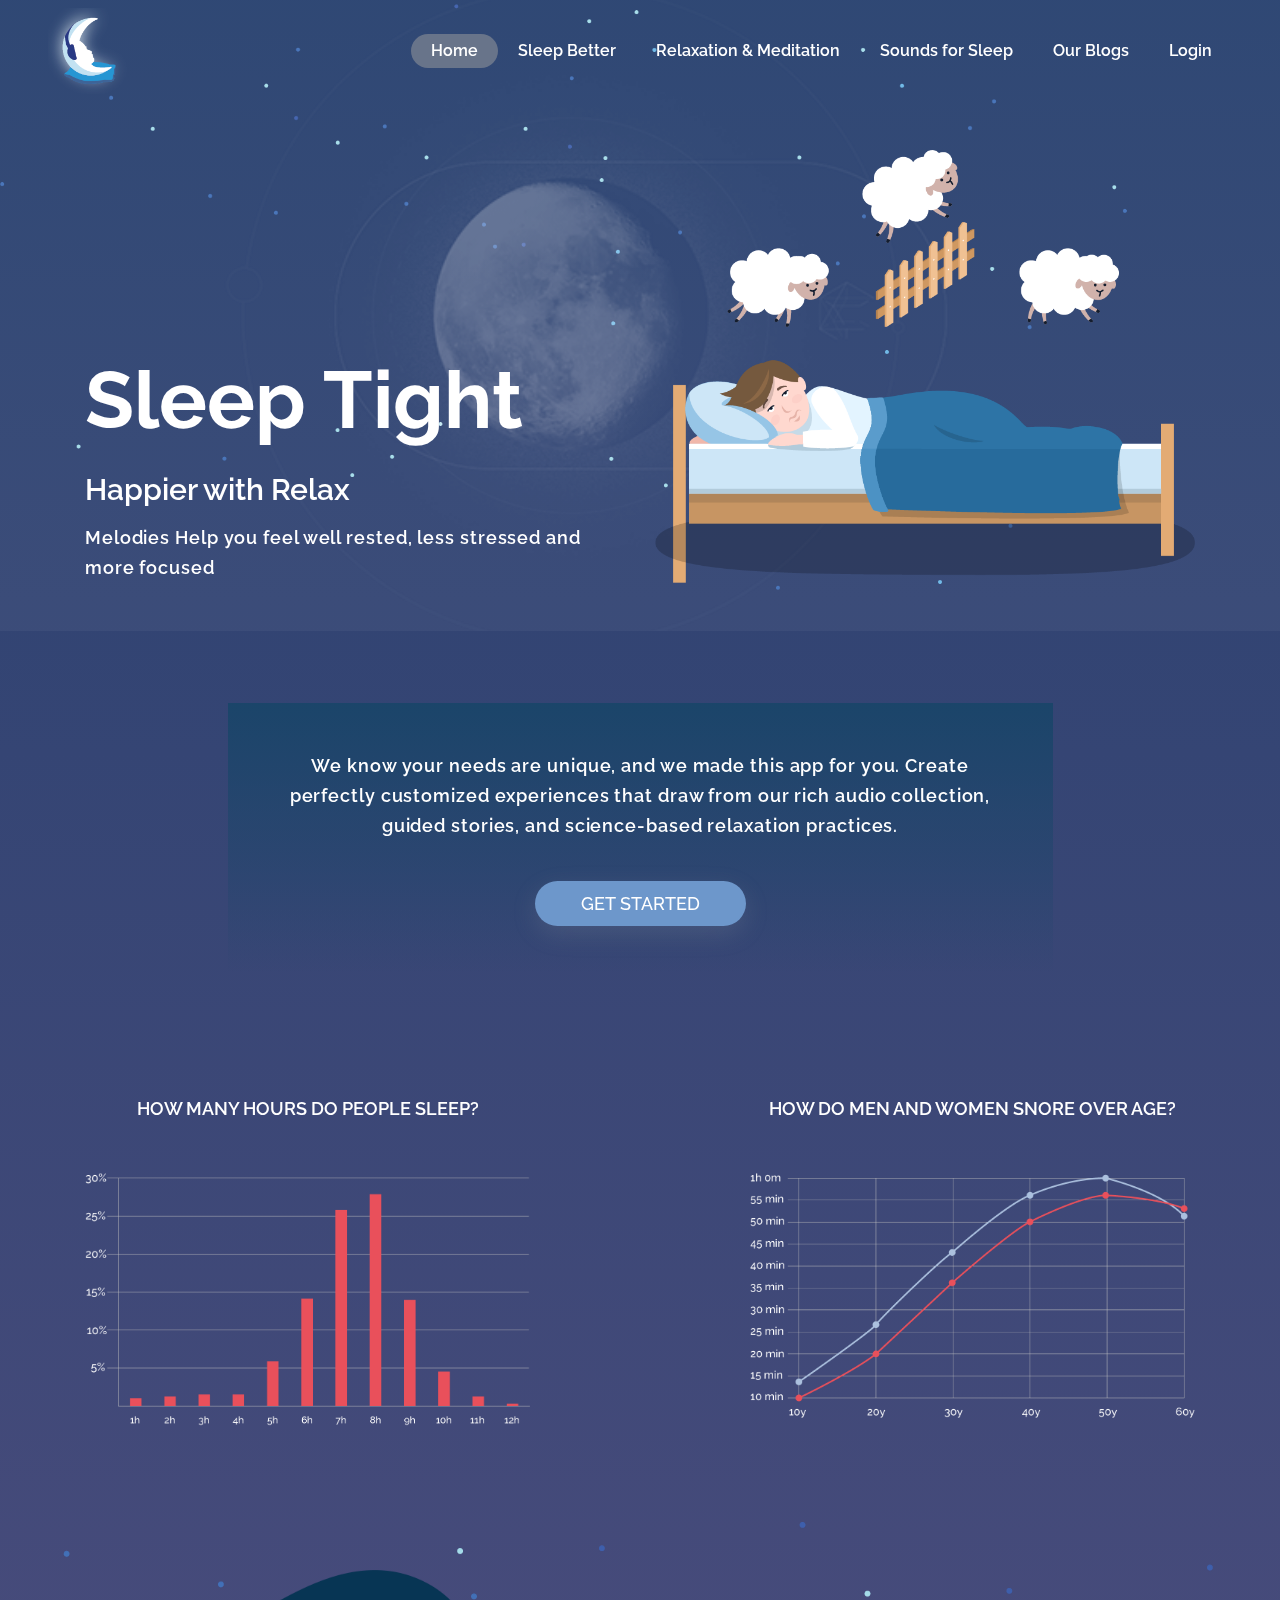
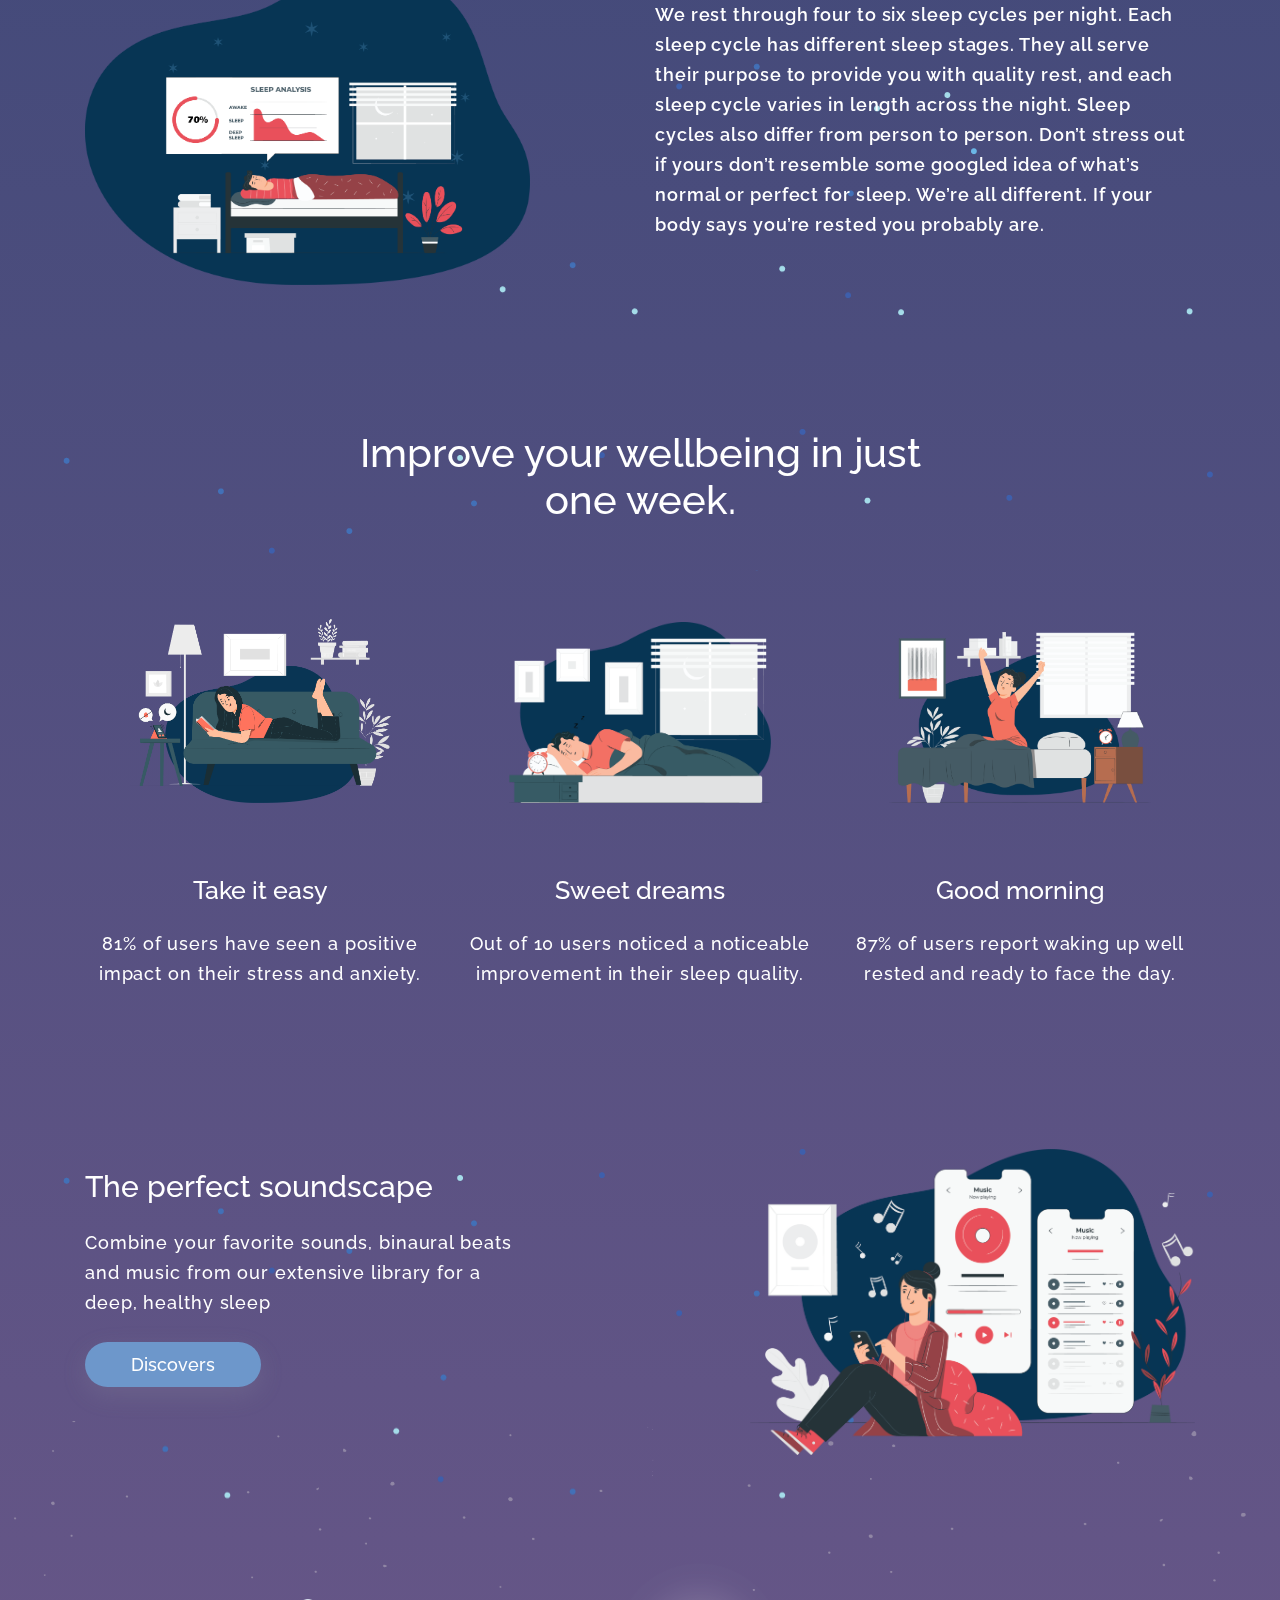
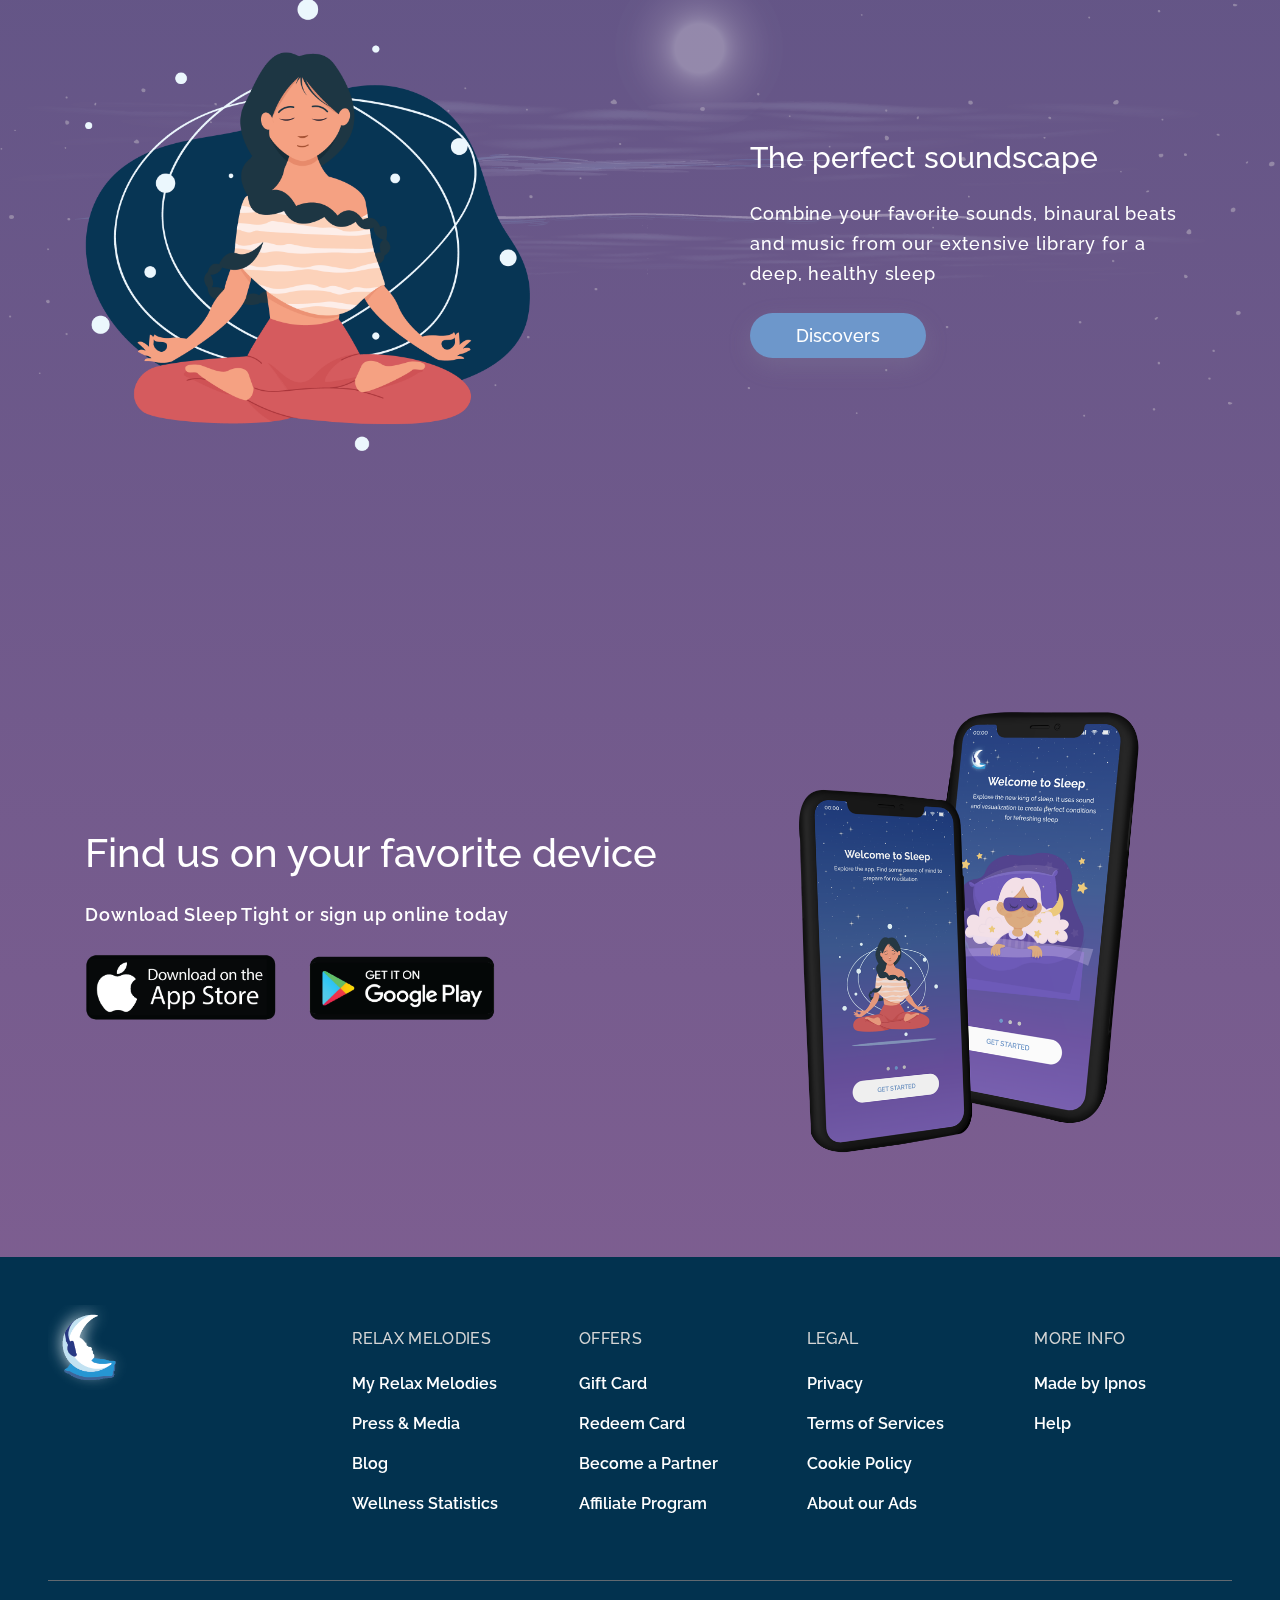
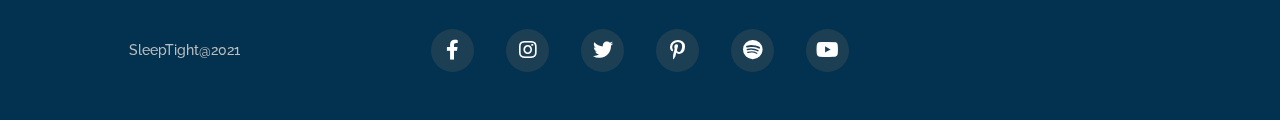
==== index.html @ aa703730 "update" ====
<!DOCTYPE html>
<html lang="en">

<head>
    <meta charset="UTF-8">
    <meta http-equiv="X-UA-Compatible" content="IE=edge">
    <meta name="viewport" content="width=device-width, initial-scale=1.0">
    <title>Sleep Tight</title>
    <!-- BOOSTRAP CSS -->
    <link rel="stylesheet" href="https://cdnjs.cloudflare.com/ajax/libs/font-awesome/5.15.0/css/all.min.css">
    <link rel="stylesheet" href="./css/bootstrap.min.css">
    <link rel="stylesheet" href="./css/style.css">
    <link rel="stylesheet" href="./css/responsive.css">
</head>

<body>

    <section class="bg-gradient-page">
        <!-- START HEADER -->
        <header class="pb-5 home">
            <div class="header-nav  py-2">
                <div class="container-fluid px-3 px-md-5">
                    <div class="row align-items-start align-items-xl-center justify-content-between">
                        <div class="col-2">
                            <a href="index.html">
                                <img src="./images/logo-header.png" width="80px" class="header-logo" alt="">
                            </a>
                        </div>
                        <div class="col-lg-12 col-xl-10  mt-lg-0 ">
                            <nav class="navbar position-relative navbar-expand-xl justify-content-end px-0">
                                <button class="navbar-toggler bg-white py-2 " type="button" data-toggle="collapse" data-target="#navbarNav" aria-controls="navbarNav" aria-expanded="false" aria-label="Toggle navigation">
                              <i class="fas fa-bars font-30px"></i>
                            </button>
                                <div class="collapse navbar-collapse justify-content-end" id="navbarNav">
                                    <ul class="navbar-nav">
                                        <li class="nav-item px-1 active">
                                            <a class="nav-link font-600 mx-2 font-16px" href="index.html">Home <span class="sr-only">(current)</span></a>
                                        </li>
                                        <li class="nav-item px-1">
                                            <a class="nav-link font-600 mx-2 font-16px" href="sleep-better.html">Sleep Better</a>
                                        </li>
                                        <li class="nav-item px-1">
                                            <a class="nav-link font-600 mx-2 font-16px" href="relaxation-meditation.html">Relaxation & Meditation</a>
                                        </li>
                                        <li class="nav-item px-1">
                                            <a class="nav-link font-600 mx-2 font-16px" href="sleep-sounds.html">Sounds for Sleep</a>
                                        </li>
                                        <li class="nav-item px-1">
                                            <a class="nav-link font-600 mx-2 font-16px" href="blog.html">Our Blogs</a>
                                        </li>
                                        <li class="nav-item px-1">
                                            <a class="nav-link font-600 mx-2 font-16px" href="login.html">Login</a>
                                        </li>
                                    </ul>
                                </div>
                            </nav>
                        </div>
                    </div>
                </div>
            </div>
            <div class="header-content container">
                <div class="row align-items-end text-white">
                    <div class="col-sm-12 col-md-12 col-lg-6 ">
                        <h1 class="font-700 font-80px">Sleep Tight</h1>
                        <h3 class="font-600 font-30px mt-4 mb-3">Happier with Relax</h3>
                        <p class="mb-0">
                            Melodies Help you feel well rested, <br class="d-none b-lg-block"> less stressed and more focused
                        </p>
                    </div>
                    <div class="col-sm-12 col-md-12 col-lg-6 mt-5">
                        <img src="./images/sleep.png" alt="" class="img-fluid">
                    </div>
                </div>
            </div>
        </header>
        <!-- END HEADER -->
        <!-- ============================ -->
        <!-- START GET STARTED -->
        <section class="started py-4 my-5">
            <div class="container">
                <div class="row justify-content-center">
                    <div class="col-lg-9">
                        <div class="stated-box text-center px-3 py-5 px-lg-5  bg-gradient-started">
                            <p class="text-white">
                                We know your needs are unique, and we made this app for you. Create perfectly customized experiences that draw from our rich audio collection, guided stories, and science-based relaxation practices.
                            </p>
                            <a href="#" class="btn btn-page mt-4 font-600 ">GET STARTED</a>
                        </div>
                    </div>
                </div>
            </div>
        </section>
        <!-- END GET STARTED -->
        <!-- ============================ -->
        <!-- START CHART -->
        <section class="chart py-5 my-5">
            <div class="container">
                <div class="row justify-content-between">
                    <div class="col-md-12 col-lg-5">
                        <h2 class="text-center mb-5 text-white font-600 font-18px ">
                            HOW MANY HOURS DO PEOPLE SLEEP?
                        </h2>
                        <img src="./images/bieudocot.png" alt="" class="img-fluid">
                    </div>
                    <div class="col-md-12 col-lg-5 mt-5 mt-lg-0">
                        <h2 class="text-center mb-5 text-white font-600 font-18px">
                            HOW DO MEN AND WOMEN SNORE OVER AGE?
                        </h2>
                        <img src="./images/bieudoduong.png" alt="" class="img-fluid">
                    </div>
                </div>
            </div>
        </section>
        <!-- END CHART -->
        <!-- ============================ -->
        <!-- START SLEEP ANALYSIS -->
        <section class="sleep-analysis bg-start py-5 my-5 ">
            <div class="container">
                <div class="row justify-content-between align-items-center">
                    <div class="col-md-12 col-lg-5">
                        <img src="./images/sleep analysis.png" class="img-fluid">
                    </div>
                    <div class="col-md-12 col-lg-6 mt-5 mt-lg-0">
                        <p class="text-white">
                            We rest through four to six sleep cycles per night. Each sleep cycle has different sleep stages. They all serve their purpose to provide you with quality rest, and each sleep cycle varies in length across the night. Sleep cycles also differ from person
                            to person. Don’t stress out if yours don’t resemble some googled idea of what’s normal or perfect for sleep. We’re all different. If your body says you’re rested you probably are.
                        </p>
                    </div>
                </div>
            </div>
        </section>
        <!-- END SLEEP ANALYSIS -->
        <!-- ============================ -->
        <!-- START IMPROVE WELLBEING -->
        <section class="improve-well py-5 my-5">
            <h1 class="text-center text-white font-40px bg-start pb-5">Improve your wellbeing in just <br class="d-none d-md-block"> one week.</h1>
            <div class="container">
                <div class="row mt-5 align-items-end">
                    <div class="col-sm-12 col-md-12 col-lg-4 mb-5 text-center">
                        <img src="./images/improve1.png" width="75%" height="auto" class="mb-5">
                        <div class="content text-white font-500 pt-4">
                            <h3 class="font-25px mb-4">Take it easy</h3>
                            <p>81% of users have seen a positive impact on their stress and anxiety.</p>
                        </div>
                    </div>
                    <div class="col-sm-12 col-md-12 col-lg-4 mb-5 text-center">
                        <img src="./images/improve2.png" width="75%" height="auto" class="mb-5">
                        <div class="content text-white font-500 pt-4">
                            <h3 class="font-25px mb-4">Sweet dreams</h3>
                            <p>
                                Out of 10 users noticed a noticeable improvement in their sleep quality.
                            </p>
                        </div>
                    </div>
                    <div class="col-sm-12 col-md-12 col-lg-4 mb-5 text-center">
                        <img src="./images/improve3.png" width="75%" height="auto" class="mb-5">
                        <div class="content text-white font-500 pt-4">
                            <h3 class="font-25px mb-4">Good morning</h3>
                            <p>
                                87% of users report waking up well rested and ready to face the day.
                            </p>
                        </div>
                    </div>
                </div>
            </div>
        </section>
        <!-- END IMPROVE WELLBEING -->
        <!-- ============================ -->
        <!-- START SOUNDSCAPE -->
        <section class="soundscape pb-5 bg-start">
            <div class="container">
                <div class="row align-items-center justify-content-between">
                    <div class="col-md-12 col-lg-5 text-white mb-5">
                        <h4 class="font-30px">The perfect soundscape</h4>
                        <p class="my-4 font-500">
                            Combine your favorite sounds, binaural beats and music from our extensive library for a deep, healthy sleep
                        </p>
                        <a href="#device" class="btn btn-page">Discovers</a>
                    </div>
                    <div class="col-md-12 col-lg-5">
                        <img src="./images/music.png" alt="" class="img-fluid">
                    </div>
                </div>
            </div>
        </section>
        <!-- END SOUNDSCAPE -->
        <!-- ============================ -->
        <!-- START SEA -->
        <section class="sea position-relative mt-5 py-5">
            <div class="container">
                <div class="row align-items-center justify-content-between">
                    <div class="col-md-12 col-lg-5 mb-5">
                        <img src="./images/thien.png" alt="" class="img-fluid">
                    </div>
                    <div class="col-md-12 col-lg-5 text-white">
                        <h4 class="font-30px">The perfect soundscape</h4>
                        <p class="my-4 font-500">
                            Combine your favorite sounds, binaural beats and music from our extensive library for a deep, healthy sleep
                        </p>
                        <a href="#device" class="btn btn-page">Discovers</a>
                    </div>
                </div>
            </div>
        </section>
        <!-- END SEA -->
        <!-- ============================ -->
        <!-- START DEVICE -->
        <section class="device mt-5 py-5" id="device">
            <div class="container">
                <div class="row align-items-center">
                    <div class="col-md-12 col-lg-7 text-white">
                        <h1 class="font-40px">Find us on your favorite device</h1>
                        <p class="my-4">Download Sleep Tight or sign up online today</p>
                        <div class="row">
                            <a href="#" class="col-6 col-sm-4">
                                <img src="./images/appstore.png" width="100%" class="img-fluid" alt="">
                            </a>
                            <a href="#" class="col-6 col-sm-4">
                                <img src="./images/ch.png" width="100%" class="img-fluid" alt="">
                            </a>
                        </div>
                    </div>
                    <div class="col-md-12 col-lg-5 my-5">
                        <img src="./images/app-home.png" class="img-fluid" alt="">
                    </div>
                </div>
            </div>
        </section>
        <!-- END DEVICE -->
        <!-- ============================ -->
    </section>


    <!-- START FOOTER -->
    <footer class="pt-5 bg-footer">
        <div class="container-fluid px-3 px-md-5">
            <!-- footer list -->
            <div class="row">
                <div class="col-sm-3">
                    <img src="./images/logo-header.png" width="80px" alt="" class="logo-footer">
                </div>
                <div class="col-sm-9 mt-4">
                    <div class="row">
                        <div class="col-12 col-sm-6 col-md-6 col-lg-3 mb-5 mb-lg-0">
                            <ul class="list-unstyled text-white">
                                <h3 class="font-16px mb-4">RELAX MELODIES</h3>
                                <li class="my-3">
                                    <a href="#"> My Relax Melodies </a>
                                </li>
                                <li class="my-3">
                                    <a href="#"> Press & Media </a>
                                </li>
                                <li class="my-3">
                                    <a href="#"> Blog </a>
                                </li>
                                <li class="my-3">
                                    <a href="#"> Wellness Statistics </a>
                                </li>
                            </ul>
                        </div>
                        <div class="col-12 col-sm-6 col-md-6 col-lg-3 mb-5 mb-lg-0">
                            <ul class="list-unstyled text-white">
                                <h3 class="font-16px mb-4">OFFERS </h3>
                                <li class="my-3">
                                    <a href="#"> Gift Card</a>
                                </li>
                                <li class="my-3">
                                    <a href="#"> Redeem Card</a>
                                </li>
                                <li class="my-3">
                                    <a href="#">Become a Partner </a>
                                </li>
                                <li class="my-3">
                                    <a href="#">Affiliate Program </a>
                                </li>
                            </ul>
                        </div>
                        <div class="col-12 col-sm-6 col-md-6 col-lg-3  mb-5 mb-lg-0">
                            <ul class="list-unstyled text-white">
                                <h3 class="font-16px mb-4">LEGAL </h3>
                                <li class="my-3">
                                    <a href="#"> Privacy</a>
                                </li>
                                <li class="my-3">
                                    <a href="#"> Terms of Services </a>
                                </li>
                                <li class="my-3">
                                    <a href="#"> Cookie Policy </a>
                                </li>
                                <li class="my-3">
                                    <a href="#"> About our Ads </a>
                                </li>
                            </ul>
                        </div>
                        <div class="col-12 col-sm-6 col-md-6 col-lg-3">
                            <ul class="list-unstyled text-white">
                                <h3 class="font-16px mb-4">MORE INFO</h3>
                                <li class="my-3">
                                    <a href="#"> Made by Ipnos </a>
                                </li>
                                <li class="my-3">
                                    <a href="#"> Help </a>
                                </li>
                            </ul>
                        </div>
                    </div>
                </div>
            </div>
            <!-- copy right -->
            <hr class="bg-secondary my-5">
            <div class="copy-right pb-5">
                <div class="row align-items-center">
                    <div class="col-md-12 col-lg-3 text-center ">
                        <h6 class="font-14px mb-0">SleepTight@2021</h6>
                    </div>
                    <div class="col-md-12 col-lg-6 mt-4 mt-lg-0">
                        <div class="icon-social d-flex justify-content-between justify-content-lg-center">
                            <a href="#" class="mr-2 mx-md-3"><i class="fab fa-facebook-f "></i></a>
                            <a href="#" class="mx-2 mx-md-3"><i class="fab fa-instagram "></i></a>
                            <a href="#" class="mx-2 mx-md-3"><i class="fab fa-twitter "></i></a>
                            <a href="#" class="mx-2 mx-md-3"><i class="fab fa-pinterest-p "></i></a>
                            <a href="#" class="mx-2 mx-md-3"><i class="fab fa-spotify "></i></a>
                            <a href="#" class="ml-2 mx-md-3"><i class="fab fa-youtube "></i></a>
                        </div>
                    </div>
                </div>
            </div>
        </div>
    </footer>
    <!-- END FOOTER -->


    <!-- JQUERY -->
    <script src="./js/jquery.slim.min.js "></script>
    <script src="./js/bootstrap.bundle.min.js "></script>
    <script src="./js/custom.js "></script>
</body>

</html>
---- css/style.css ----
@import url('https://fonts.googleapis.com/css2?family=Raleway:wght@400;500;600;700;800&display=swap');

/*  */

 :root {
    --bg-btn: #6D97CB;
    --bg-footer: #02324F;
    --bg-content: #E1DDC6;
    --nav-hover: #9F9F9F80;
    --bg-content: #F1F1F1;
}


/*  */

html {
    overflow-x: hidden;
    scroll-behavior: smooth;
}

a {
    color: #fff;
}

a:hover {
    color: #fff;
    text-decoration: none;
}

p {
    font-size: 18px;
    line-height: 30px;
    letter-spacing: 0.05em;
}

.bg-gradient-page {
    background: linear-gradient(180deg, rgba(17, 45, 96, 0.91) 0%, rgba(76, 34, 103, 0.73) 100%);
    background-repeat: no-repeat;
}

.bg-gradient-started {
    background: linear-gradient(180deg, rgba(25, 69, 105, 0.93) 0%, rgba(55, 31, 118, 0) 100%);
}

.bg-footer {
    background-color: var(--bg-footer);
}

.bg-content {
    background-color: var(--bg-content);
}

body {
    font-family: 'Raleway', sans-serif;
    font-weight: 600;
}

.lh-30 {
    line-height: 30px;
}

.font-400 {
    font-weight: 400;
}

.font-500 {
    font-weight: 500;
}

.font-600 {
    font-weight: 600;
}

.font-700 {
    font-weight: 700;
}

.font-800 {
    font-weight: 800;
}


/*  */

.font-14px {
    font-size: 14px;
}

.font-16px {
    font-size: 16px;
}

.font-18px {
    font-size: 18px;
    line-height: 30px;
}

.font-20px {
    font-size: 20px;
}

.font-25px {
    font-size: 25px;
}

.font-30px {
    font-size: 30px;
    line-height: 35px;
}

.font-40px {
    font-size: 40px;
    line-height: 47px;
}

.font-80px {
    font-size: 80px;
}


/*  */

.radius-30 {
    border-radius: 30px;
}

.btn-page {
    border-radius: 30px;
    background-color: var(--bg-btn);
    color: #fff;
    font-size: 18px;
    padding: 8px 45px;
    font-weight: 500;
    transition: all .6s ease;
    box-shadow: rgba(149, 157, 165, 0.2) 0px 8px 24px;
}

.btn-page:hover {
    background-color: var(--bg-content);
    color: var(--bg-btn);
}

.list-content {
    list-style: none;
}

.list-content li {
    display: flex;
    /* align-items: center; */
    font-size: 18px;
    font-weight: 500;
    line-height: 30px;
}

.list-content li:not(:last-child) {
    margin-bottom: 35px;
}

.list-content li i {
    transform: translateY(10px);
    font-size: 7px;
    margin-right: 10px;
    color: var(--bg-btn);
}


/* ---------------------- */

.bg-start {
    background-image: url(../images/start-bg.png);
}


/* HEADER */

header {
    /* background-color: #000; */
    background-image: url(../images/background.png);
    background-repeat: no-repeat;
    background-position: center;
    background-size: cover;
    position: relative;
}

header.home {
    background-image: url(../images/start-bg.png);
    background-repeat: no-repeat;
    background-position: center;
    background-size: cover;
    position: relative;
    height: auto;
}

header.home::before {
    content: "";
    position: absolute;
    width: 100%;
    height: 100%;
    top: 0;
    left: 0;
    background-image: url(../images/moon.gif);
    background-repeat: no-repeat;
    background-position: center;
    background-size: cover;
    mix-blend-mode: screen;
    opacity: .3;
}

header .header-nav.fixed {
    position: fixed;
    top: 0;
    left: 0;
    width: 100%;
    background-color: var(--bg-footer);
    z-index: 100;
}

header .navbar .collapse ul li.active {
    background-color: var(--nav-hover);
    border-radius: 30px;
    transition: all .3s ease;
}

header .navbar .collapse ul li a {
    padding: 0.3rem 1rem;
}

header .navbar .navbar-toggler {
    position: absolute;
    top: -65px;
    right: 0;
}

header .navbar .navbar-toggler i {
    color: var(--bg-footer);
}


/* END HEADER */


/* HOME PAGE */

.sea::before {
    content: " ";
    position: absolute;
    top: -130px;
    left: 0;
    width: 100%;
    height: 100%;
    background: url(../images/seaa.png);
    background-repeat: no-repeat;
    background-position: bottom;
    background-size: cover;
    mix-blend-mode: screen;
    opacity: .3;
}


/* END HOME PAGE */


/* RELAXED & MEDITATION */

.meditate-tip img {
    mix-blend-mode: multiply;
}


/* END RELAXED MEDITATION */


/* START FOOTER */

footer ul h3 {
    letter-spacing: 0.02em;
    color: #D5D5D5;
}

footer .copy-right h6 {
    color: #BEBEBE;
}

footer .copy-right .icon-social a {
    display: inline-block;
    width: 43px;
    height: 43px;
    line-height: 43px;
    text-align: center;
    border-radius: 50%;
    font-size: 20px;
    background-color: #6161614A;
    transition: all .5s ease;
}

footer .copy-right .icon-social a:hover {
    color: var(--bg-footer);
    background-color: #fff;
}


/* END FOOTER */


/* SHARE SIDEBAR  */

.share a.social-item:hover,
.share .share-more a:hover {
    background-color: var(--bg-footer);
    color: #fff;
}

.share a.social-item {
    display: inline-block;
    color: var(--bg-footer);
    background-color: #fff;
    border: 1px solid var(--bg-footer);
    width: 40px;
    height: 40px;
    line-height: 40px;
    border-radius: 50%;
    text-align: center;
    font-size: 20px;
    margin-bottom: 20px;
    transition: all .5s ease;
}

.share .share-more {
    border: 1px solid var(--bg-footer);
    border-radius: 150px;
    width: 40px;
    display: none;
}

.share .share-more a {
    display: inline-block;
    width: 100%;
    height: 40px;
    line-height: 40px;
    text-align: center;
    border-bottom: 1px solid var(--bg-footer);
    color: var(--bg-footer);
    background-color: #fff;
}

.share .share-more a:last-child {
    border: none;
    border-bottom-left-radius: 150px;
    border-bottom-right-radius: 150px;
}

.share .share-more a:first-child {
    border-top-left-radius: 150px;
    border-top-right-radius: 150px;
}


/* END SHARE SIDEBAR */


/* START BLOG */


/* header.blog {
height: 100vh;
} */

header.blog .header-content .icon-start i {
    color: #FFD203;
    font-size: 35px;
}

.bg-blog-moon {
    position: absolute;
    top: -150px;
    left: 0;
    width: 100%;
    height: 500px;
    background-image: url(../images/seaa.png);
    background-size: cover;
    background-repeat: no-repeat;
    background-position: center;
    mix-blend-mode: screen;
    opacity: .8;
    z-index: 1;
}

.blog-comment .container {
    z-index: 2;
    position: relative;
}

.blog-comment .item-cmt {
    background: linear-gradient(180deg, rgba(57, 86, 140, 0.47) 0%, rgba(100, 78, 114, 0.24) 100%);
}

.blog-comment .icon-start i {
    color: #FFD203;
    font-size: 18px;
}

.blog-comment .item-cmt p {
    margin-left: 85px;
}

.blog-contact .item p a {
    color: var(--bg-btn);
}


/* END BLOG */


/* START LOGIN */

.login {
    height: auto;
}

.login::before {
    content: "";
    position: absolute;
    top: 0;
    left: 0;
    width: 100%;
    height: 100%;
    background-image: url(../images/bg-login.png);
    background-repeat: no-repeat;
    /* background-size: cover; */
    background-position: center;
}

.login .login-form {
    background: linear-gradient(180deg, rgba(17, 45, 96, 0.88) 0%, rgba(17, 45, 96, 0.58) 100%);
}

.login .login-form .wellcome h4 {
    color: #A4A4A4;
}

.login .login-form .form-group .form-control:focus {
    box-shadow: none;
}

.login .login-form .form-group .form-control {
    background: transparent;
    color: #7B7B7B;
    font-size: 13px;
    line-height: 20px;
    font-weight: 500;
    border: none;
    border-bottom: 1px solid #7B7B7B;
    border-radius: unset;
}

.login .login-form .form-group .forgot {
    color: var(--bg-btn);
    font-size: 13px;
    font-weight: 500;
}

.login .login-form .login-other .btn {
    text-align: left;
    background: rgba(123, 147, 175, 0.62);
}

.login .login-form .login-other .btn i {
    margin-left: 25px;
    margin-right: 15px;
    font-size: 24px;
}

.login .dont-account p a {
    color: var(--bg-btn);
}


/* END LOGIN */
---- css/responsive.css ----
@media (max-width:990px) {
    .font-80px {
        font-size: 60px;
    }
    header .header-logo {
        width: 80px;
    }
    .share {
        margin-top: 30px;
    }
    .share .share-more {
        width: 200px;
        height: 100%;
    }
    .share .share-more a {
        border-bottom: none;
        border-right: 1px solid var(--bg-footer);
    }
    .share .share-more a:first-child {
        border-bottom-left-radius: 150px;
        border-top-right-radius: unset;
    }
    .share .share-more a:last-child {
        border-right: none;
        border-top-right-radius: 150px;
        border-bottom-right-radius: 150px;
        border-bottom-left-radius: unset;
    }
}

@media (max-width:767px) {
    .blog-comment .item-cmt p {
        margin-left: 0;
    }
}

@media (max-width:575px) {
    .font-80px {
        font-size: 45px;
    }
    header .header-logo {
        width: 60px;
    }
    footer .copy-right .icon-social a {
        display: inline-block;
        width: 40px;
        height: 40px;
        line-height: 40px;
        text-align: center;
        border-radius: 50%;
        font-size: 18px;
        background-color: #6161614A;
    }
    .login .login-form .login-other .btn {
        padding: 8px 25px;
        font-size: 18px;
    }
    .login .login-form .login-other .btn i {
        margin-left: 20px;
        margin-right: 10px;
        font-size: 20px;
    }
}

@media (max-width:374px) {
    .login .login-form .login-other .btn {
        padding: 8px 25px;
        font-size: 14px;
    }
    .login .login-form .login-other .btn i {
        margin-left: 0px;
        margin-right: 5px;
        font-size: 20px;
    }
}


/* @media (max-width:990px) {
    header .navbar .navbar-toggler {
        top: -90px;
    }
}

@media (max-width:768px) {
    header .navbar .navbar-toggler {
        top: -70px;
    }
}

@media (max-width:567px) {
    header .navbar .navbar-toggler {
        top: -40px;
    }
}

@media (max-width:450px) {
    header .navbar .navbar-toggler {
        top: -30px;
    }
} */
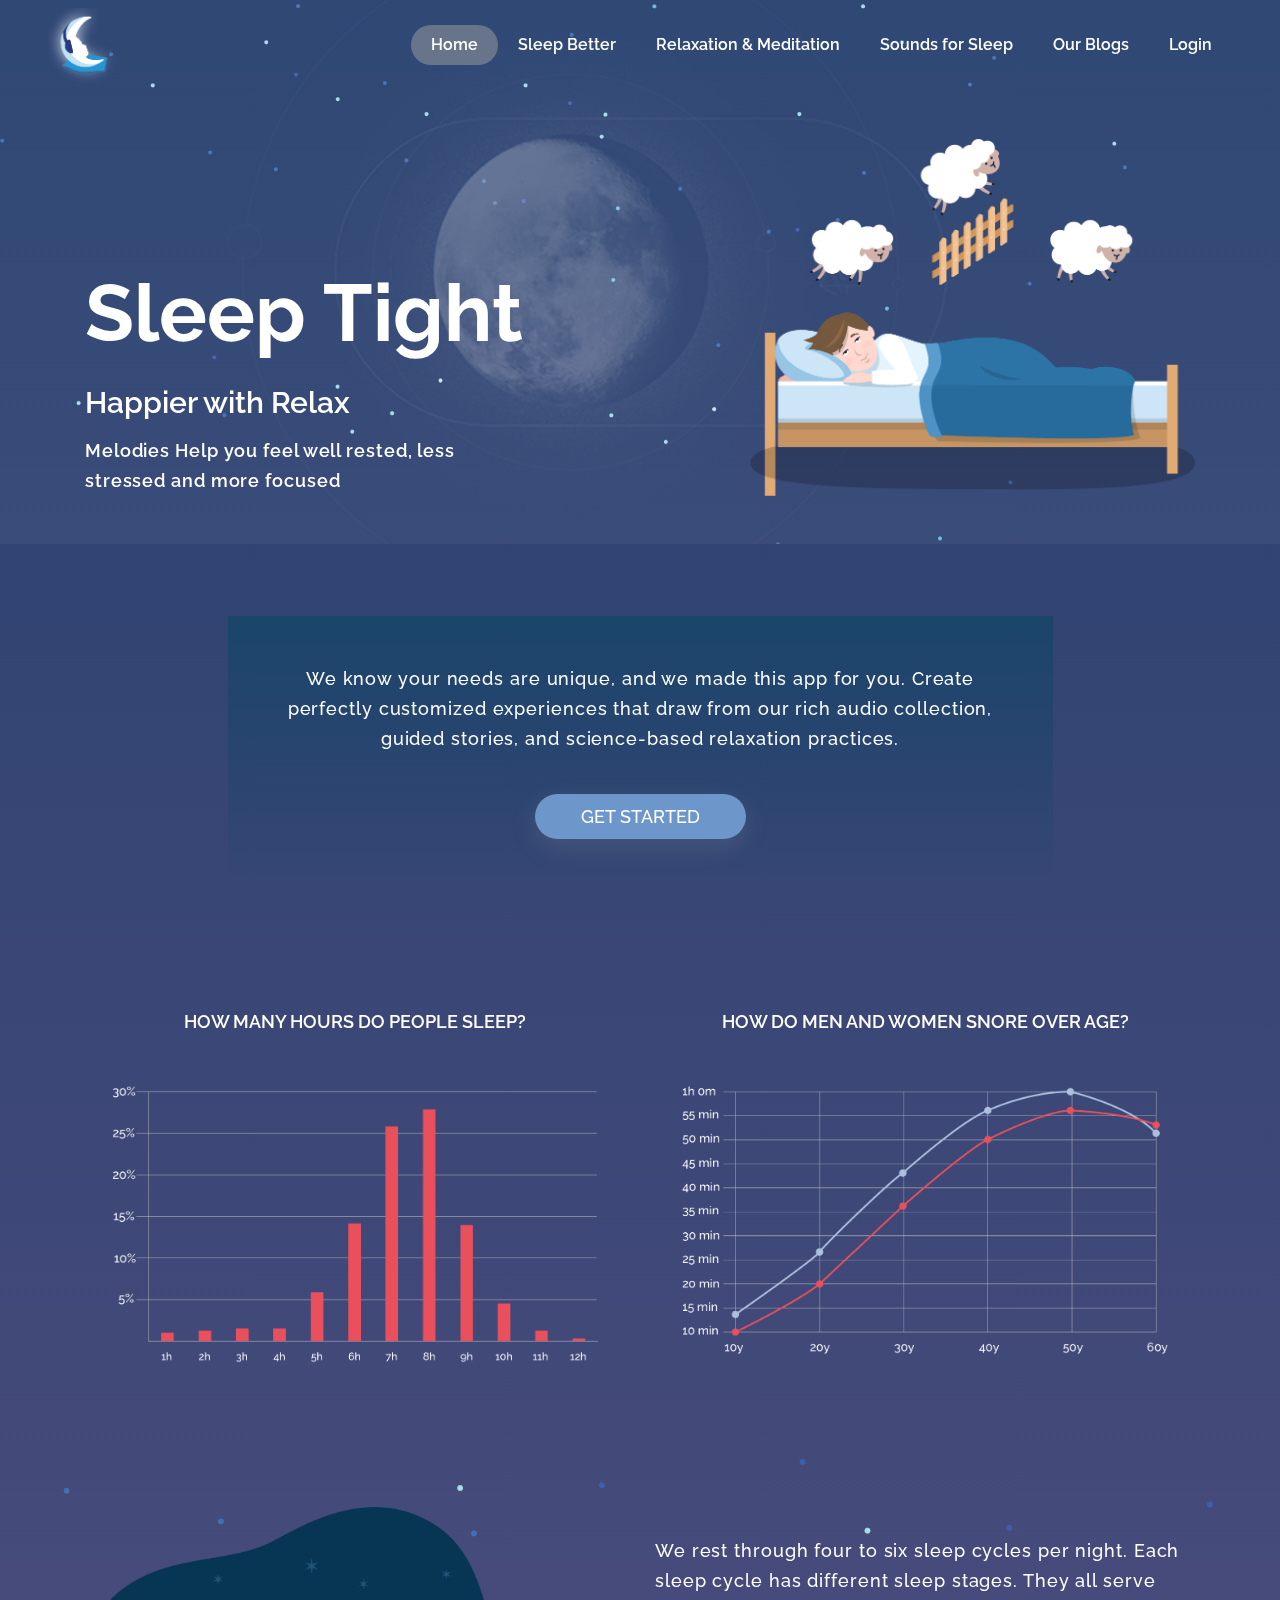
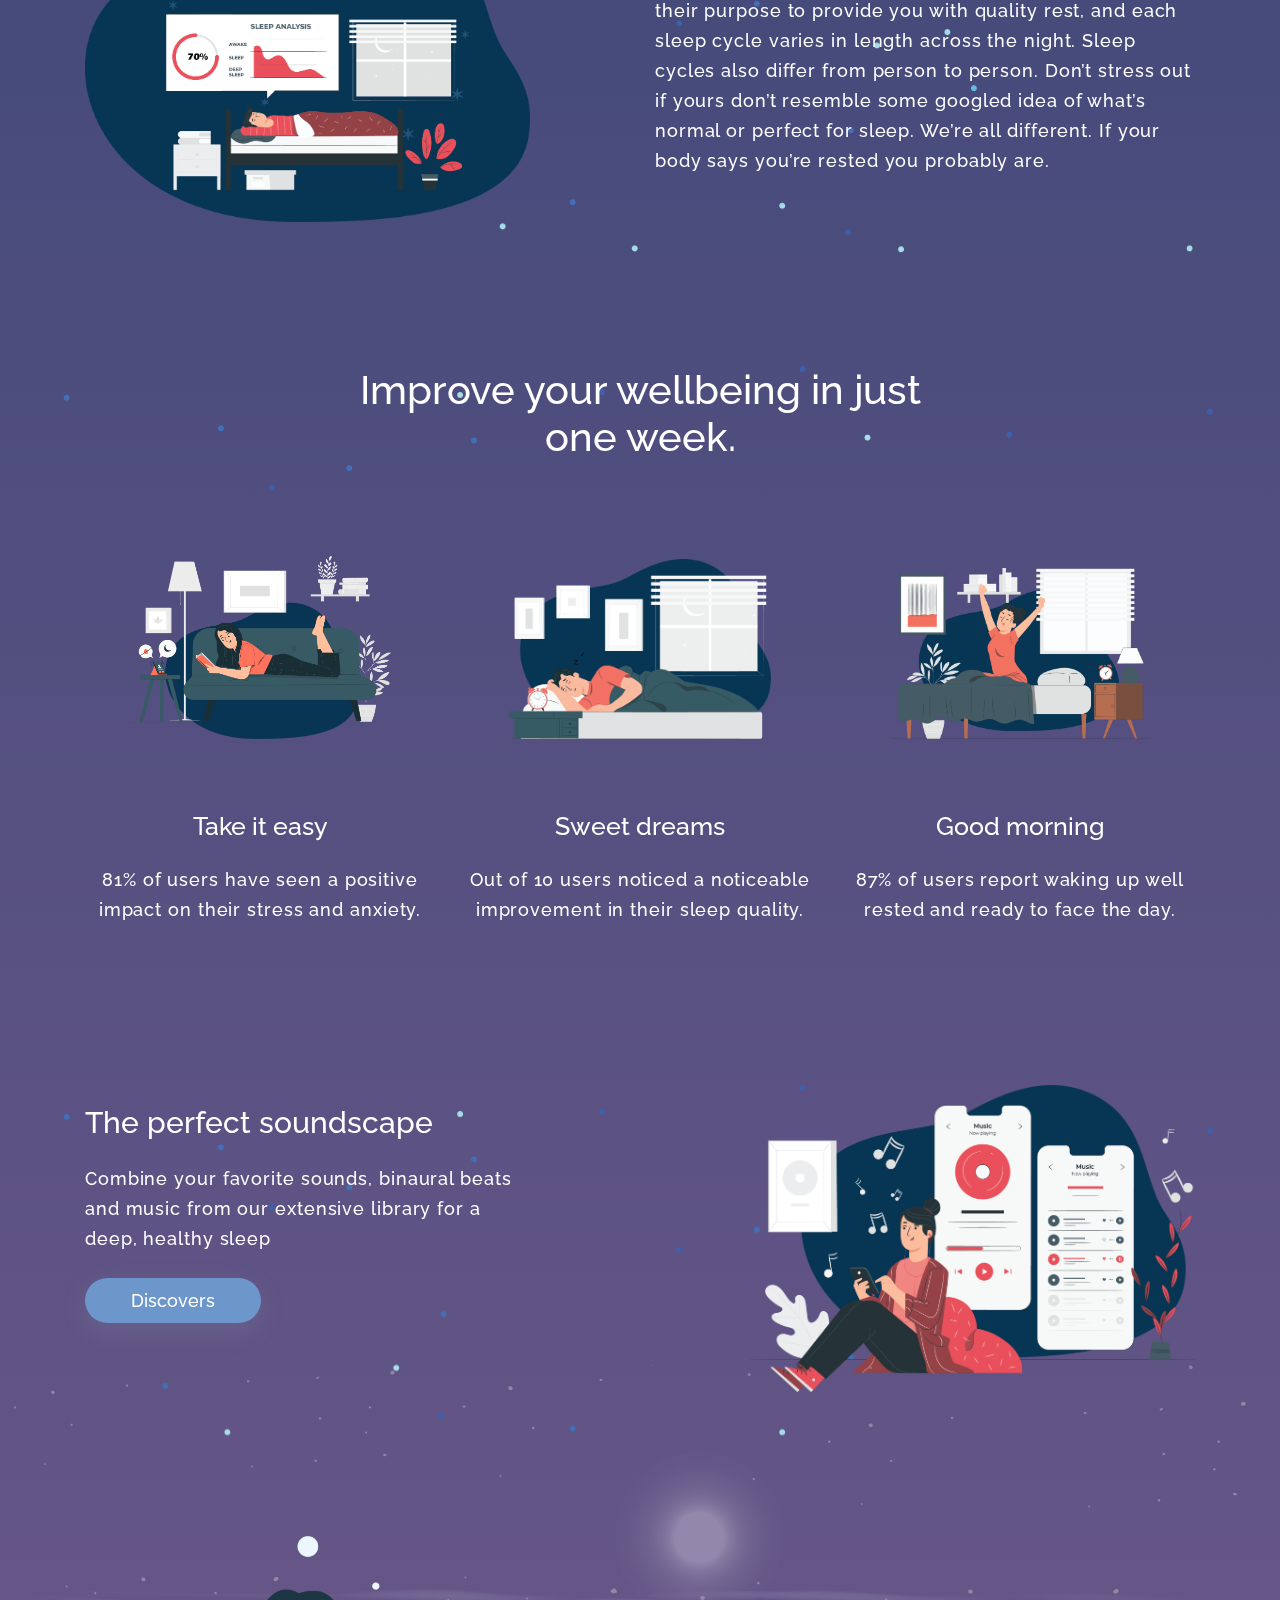
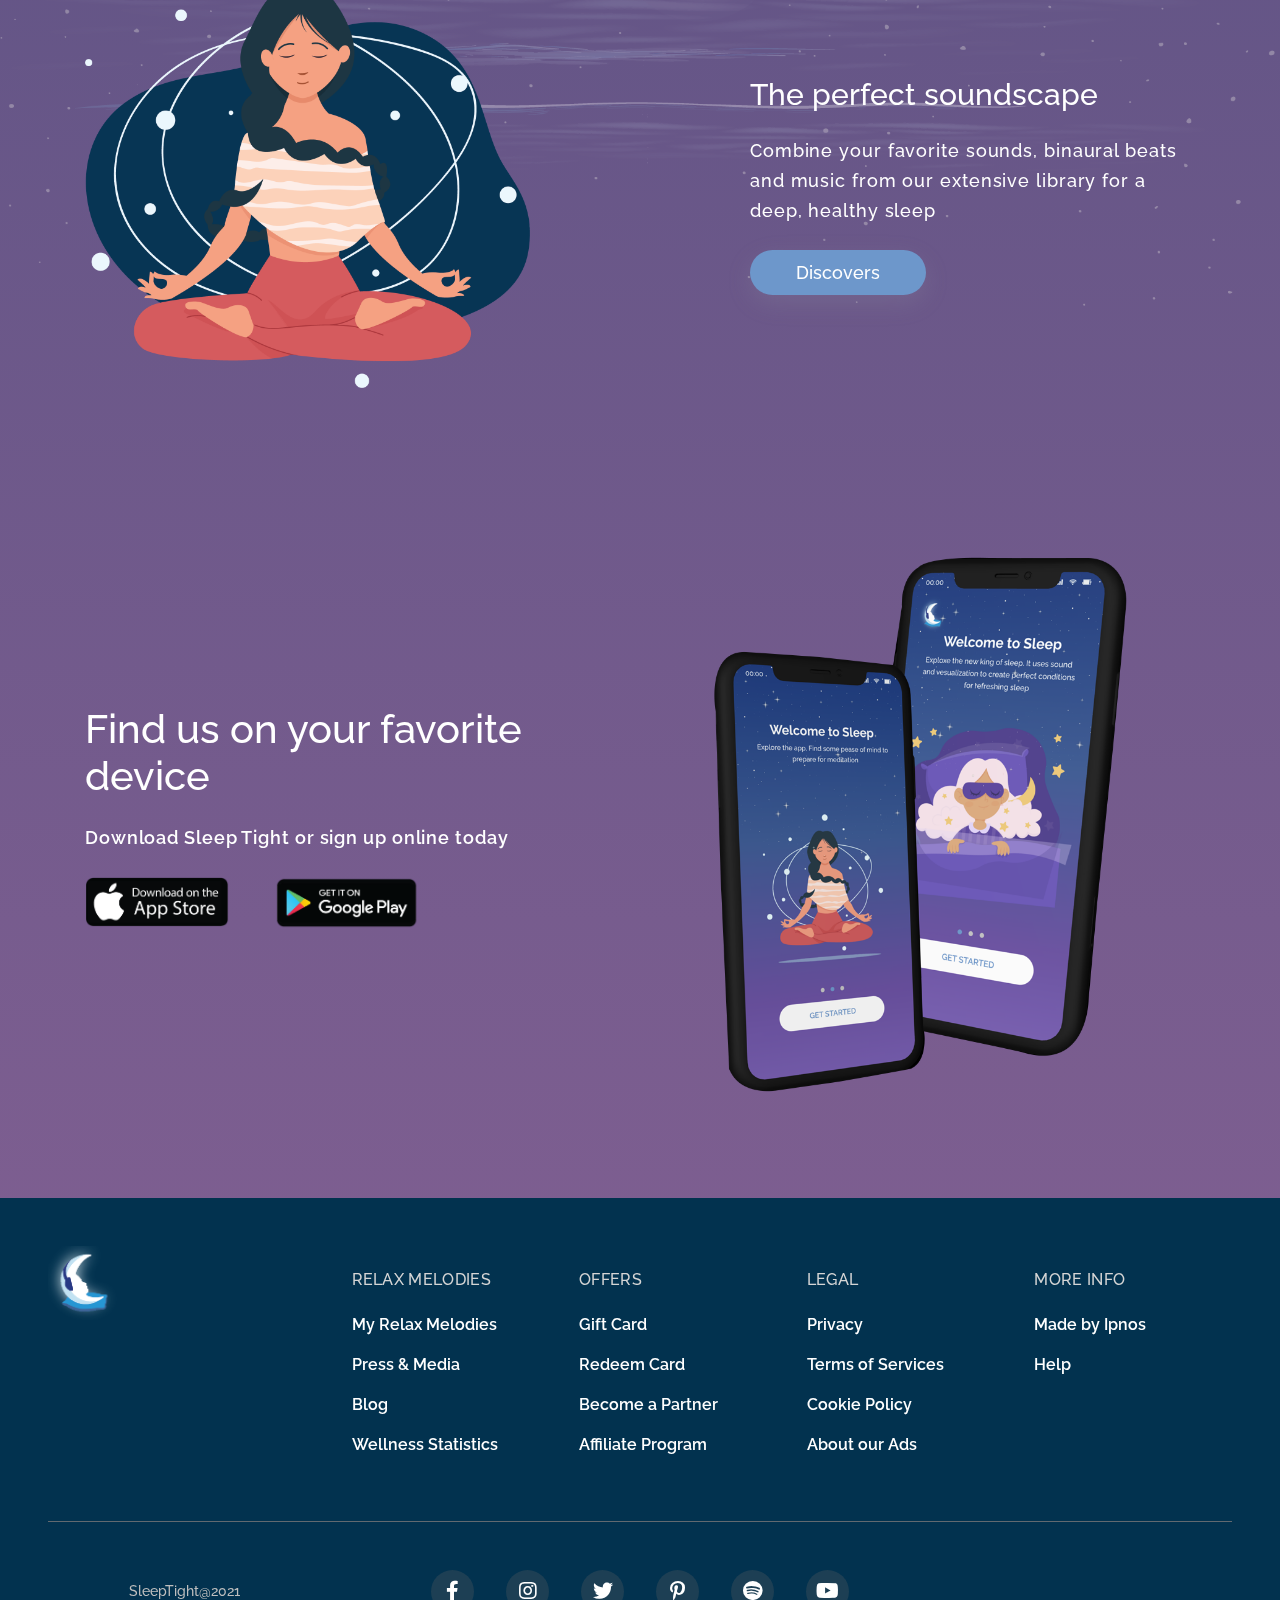
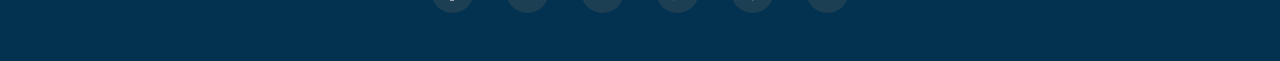
==== commit ca42e369: "Full HTML" ====
--- a/index.html
+++ b/index.html
@@ -28,8 +28,8 @@
                         </div>
                         <div class="col-lg-12 col-xl-10  mt-lg-0 ">
                             <nav class="navbar position-relative navbar-expand-xl justify-content-end px-0">
-                                <button class="navbar-toggler bg-white py-2 " type="button" data-toggle="collapse" data-target="#navbarNav" aria-controls="navbarNav" aria-expanded="false" aria-label="Toggle navigation">
-                              <i class="fas fa-bars font-30px"></i>
+                                <button class="navbar-toggler bg-white py-1 " type="button" data-toggle="collapse" data-target="#navbarNav" aria-controls="navbarNav" aria-expanded="false" aria-label="Toggle navigation">
+                              <i class="fas fa-bars"></i>
                             </button>
                                 <div class="collapse navbar-collapse justify-content-end" id="navbarNav">
                                     <ul class="navbar-nav">
@@ -59,15 +59,15 @@
                 </div>
             </div>
             <div class="header-content container">
-                <div class="row align-items-end text-white">
-                    <div class="col-sm-12 col-md-12 col-lg-6 ">
+                <div class="row align-items-end text-white justify-content-between">
+                    <div class="col-sm-12 col-md-12 col-lg-5 mt-5 mt-xl-0 ">
                         <h1 class="font-700 font-80px">Sleep Tight</h1>
                         <h3 class="font-600 font-30px mt-4 mb-3">Happier with Relax</h3>
                         <p class="mb-0">
                             Melodies Help you feel well rested, <br class="d-none b-lg-block"> less stressed and more focused
                         </p>
                     </div>
-                    <div class="col-sm-12 col-md-12 col-lg-6 mt-5">
+                    <div class="col-sm-12 col-md-12 col-lg-5 mt-5">
                         <img src="./images/sleep.png" alt="" class="img-fluid">
                     </div>
                 </div>
@@ -81,7 +81,7 @@
                 <div class="row justify-content-center">
                     <div class="col-lg-9">
                         <div class="stated-box text-center px-3 py-5 px-lg-5  bg-gradient-started">
-                            <p class="text-white">
+                            <p class="text-white font-500">
                                 We know your needs are unique, and we made this app for you. Create perfectly customized experiences that draw from our rich audio collection, guided stories, and science-based relaxation practices.
                             </p>
                             <a href="#" class="btn btn-page mt-4 font-600 ">GET STARTED</a>
@@ -96,17 +96,17 @@
         <section class="chart py-5 my-5">
             <div class="container">
                 <div class="row justify-content-between">
-                    <div class="col-md-12 col-lg-5">
-                        <h2 class="text-center mb-5 text-white font-600 font-18px ">
+                    <div class="col-md-12 text-center col-lg-6">
+                        <h2 class="mb-5 text-white font-600 font-18px ">
                             HOW MANY HOURS DO PEOPLE SLEEP?
                         </h2>
-                        <img src="./images/bieudocot.png" alt="" class="img-fluid">
-                    </div>
-                    <div class="col-md-12 col-lg-5 mt-5 mt-lg-0">
-                        <h2 class="text-center mb-5 text-white font-600 font-18px">
+                        <img width="90%" src="./images/bieudocot.png" alt="" class="img-fluid">
+                    </div>
+                    <div class="col-md-12 text-center col-lg-6 mt-5 mt-lg-0">
+                        <h2 class="mb-5 text-white font-600 font-18px">
                             HOW DO MEN AND WOMEN SNORE OVER AGE?
                         </h2>
-                        <img src="./images/bieudoduong.png" alt="" class="img-fluid">
+                        <img width="90%" src="./images/bieudoduong.png" alt="" class="img-fluid">
                     </div>
                 </div>
             </div>
@@ -121,7 +121,7 @@
                         <img src="./images/sleep analysis.png" class="img-fluid">
                     </div>
                     <div class="col-md-12 col-lg-6 mt-5 mt-lg-0">
-                        <p class="text-white">
+                        <p class="text-white font-500">
                             We rest through four to six sleep cycles per night. Each sleep cycle has different sleep stages. They all serve their purpose to provide you with quality rest, and each sleep cycle varies in length across the night. Sleep cycles also differ from person
                             to person. Don’t stress out if yours don’t resemble some googled idea of what’s normal or perfect for sleep. We’re all different. If your body says you’re rested you probably are.
                         </p>
@@ -186,7 +186,7 @@
         <!-- END SOUNDSCAPE -->
         <!-- ============================ -->
         <!-- START SEA -->
-        <section class="sea position-relative mt-5 py-5">
+        <section class="sea position-relative mt-5 pt-5">
             <div class="container">
                 <div class="row align-items-center justify-content-between">
                     <div class="col-md-12 col-lg-5 mb-5">
@@ -205,23 +205,23 @@
         <!-- END SEA -->
         <!-- ============================ -->
         <!-- START DEVICE -->
-        <section class="device mt-5 py-5" id="device">
+        <section class="device py-5" id="device">
             <div class="container">
                 <div class="row align-items-center">
-                    <div class="col-md-12 col-lg-7 text-white">
+                    <div class="col-md-12 col-lg-6 text-white">
                         <h1 class="font-40px">Find us on your favorite device</h1>
                         <p class="my-4">Download Sleep Tight or sign up online today</p>
                         <div class="row">
                             <a href="#" class="col-6 col-sm-4">
-                                <img src="./images/appstore.png" width="100%" class="img-fluid" alt="">
+                                <img src="./images/appstore.png" width="90%" class="img-fluid">
                             </a>
                             <a href="#" class="col-6 col-sm-4">
-                                <img src="./images/ch.png" width="100%" class="img-fluid" alt="">
+                                <img src="./images/ch.png" width="90%" class="img-fluid">
                             </a>
                         </div>
                     </div>
-                    <div class="col-md-12 col-lg-5 my-5">
-                        <img src="./images/app-home.png" class="img-fluid" alt="">
+                    <div class="col-md-12 col-lg-6 py-5">
+                        <img src="./images/app-home.png" class="img-fluid">
                     </div>
                 </div>
             </div>
@@ -237,7 +237,7 @@
             <!-- footer list -->
             <div class="row">
                 <div class="col-sm-3">
-                    <img src="./images/logo-header.png" width="80px" alt="" class="logo-footer">
+                    <img src="./images/logo-header.png" width="80px" alt="" class="header-logo">
                 </div>
                 <div class="col-sm-9 mt-4">
                     <div class="row">
--- a/css/style.css
+++ b/css/style.css
@@ -111,6 +111,11 @@
 .font-40px {
     font-size: 40px;
     line-height: 47px;
+}
+
+.font-50px {
+    font-size: 50px;
+    line-height: 59px;
 }
 
 .font-80px {
@@ -206,6 +211,10 @@
     opacity: .3;
 }
 
+header.header-banner {
+    height: 140vh;
+}
+
 header .header-nav.fixed {
     position: fixed;
     top: 0;
@@ -213,26 +222,32 @@
     width: 100%;
     background-color: var(--bg-footer);
     z-index: 100;
+    transition: all .3s ease;
 }
 
 header .navbar .collapse ul li.active {
     background-color: var(--nav-hover);
     border-radius: 30px;
-    transition: all .3s ease;
-}
-
-header .navbar .collapse ul li a {
+}
+
+
+/* header .navbar .collapse ul li a {
     padding: 0.3rem 1rem;
-}
+} */
 
 header .navbar .navbar-toggler {
     position: absolute;
-    top: -65px;
+    top: -55px;
     right: 0;
 }
 
 header .navbar .navbar-toggler i {
     color: var(--bg-footer);
+    font-size: 30px;
+}
+
+.header-logo {
+    width: 70px;
 }
 
 
@@ -468,6 +483,7 @@
     margin-left: 25px;
     margin-right: 15px;
     font-size: 24px;
+    width: 20px;
 }
 
 .login .dont-account p a {
--- a/css/responsive.css
+++ b/css/responsive.css
@@ -1,3 +1,9 @@
+@media (max-width:1199px) {
+    .login .login-form .login-other .btn i {
+        margin-left: 100px;
+    }
+}
+
 @media (max-width:990px) {
     .font-80px {
         font-size: 60px;
@@ -26,11 +32,24 @@
         border-bottom-right-radius: 150px;
         border-bottom-left-radius: unset;
     }
+    .login .login-form .login-other .btn i {
+        margin-left: 90px;
+    }
 }
 
 @media (max-width:767px) {
     .blog-comment .item-cmt p {
         margin-left: 0;
+    }
+    header.header-banner {
+        height: 120vh;
+    }
+    .font-50px {
+        font-size: 35px;
+    }
+    .login .login-form .login-other .btn i {
+        margin-left: 50px;
+        font-size: 20px;
     }
 }
 
@@ -55,22 +74,34 @@
         padding: 8px 25px;
         font-size: 18px;
     }
-    .login .login-form .login-other .btn i {
-        margin-left: 20px;
-        margin-right: 10px;
-        font-size: 20px;
+    header .navbar .navbar-toggler {
+        top: -50px;
+    }
+    header.header-banner {
+        height: 100vh;
     }
 }
 
-@media (max-width:374px) {
+@media (max-width:420px) {
     .login .login-form .login-other .btn {
         padding: 8px 25px;
-        font-size: 14px;
+        font-size: 16px;
     }
     .login .login-form .login-other .btn i {
-        margin-left: 0px;
+        margin-left: 30px;
+        font-size: 14px;
         margin-right: 5px;
-        font-size: 20px;
+    }
+}
+
+@media (max-width:375px) {
+    .login .login-form .login-other .btn {
+        padding: 8px 25px;
+        font-size: 12px;
+    }
+    .login .login-form .login-other .btn i {
+        margin-left: 20px;
+        margin-right: 5px;
     }
 }
 
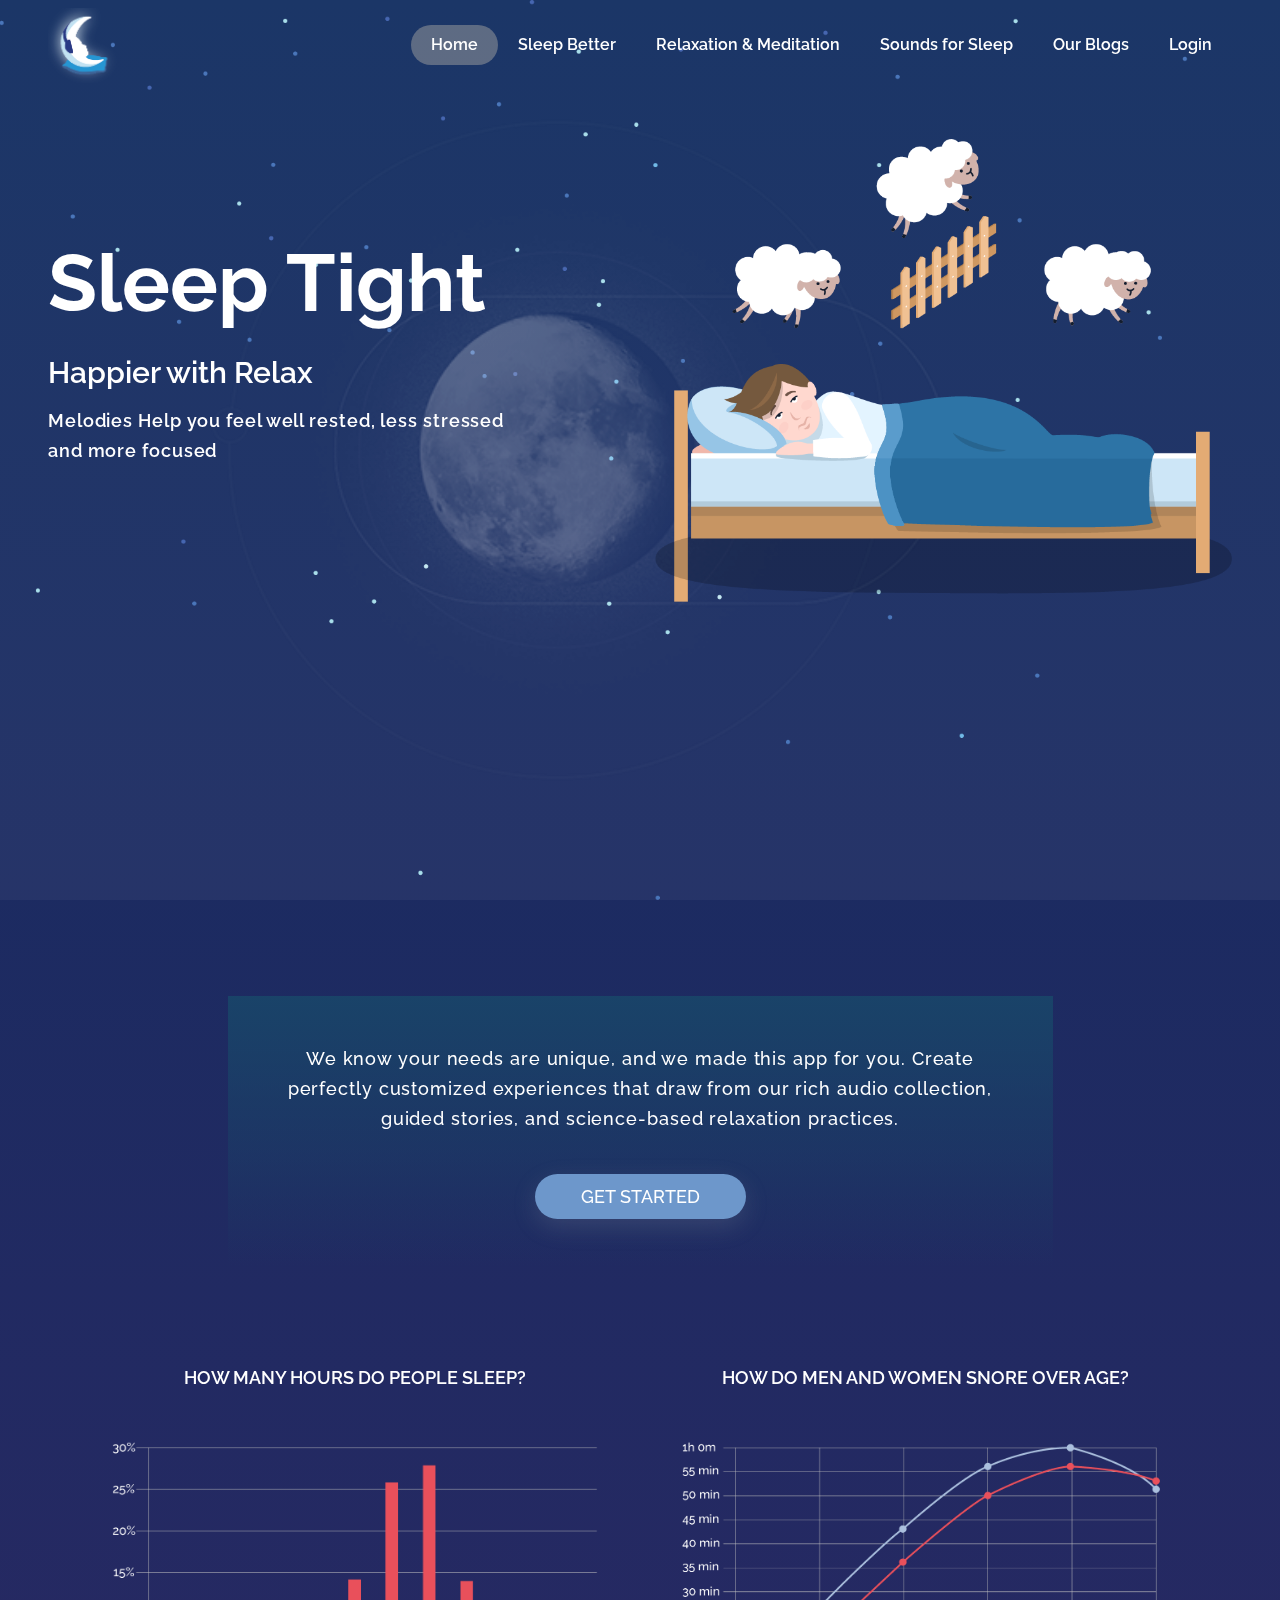
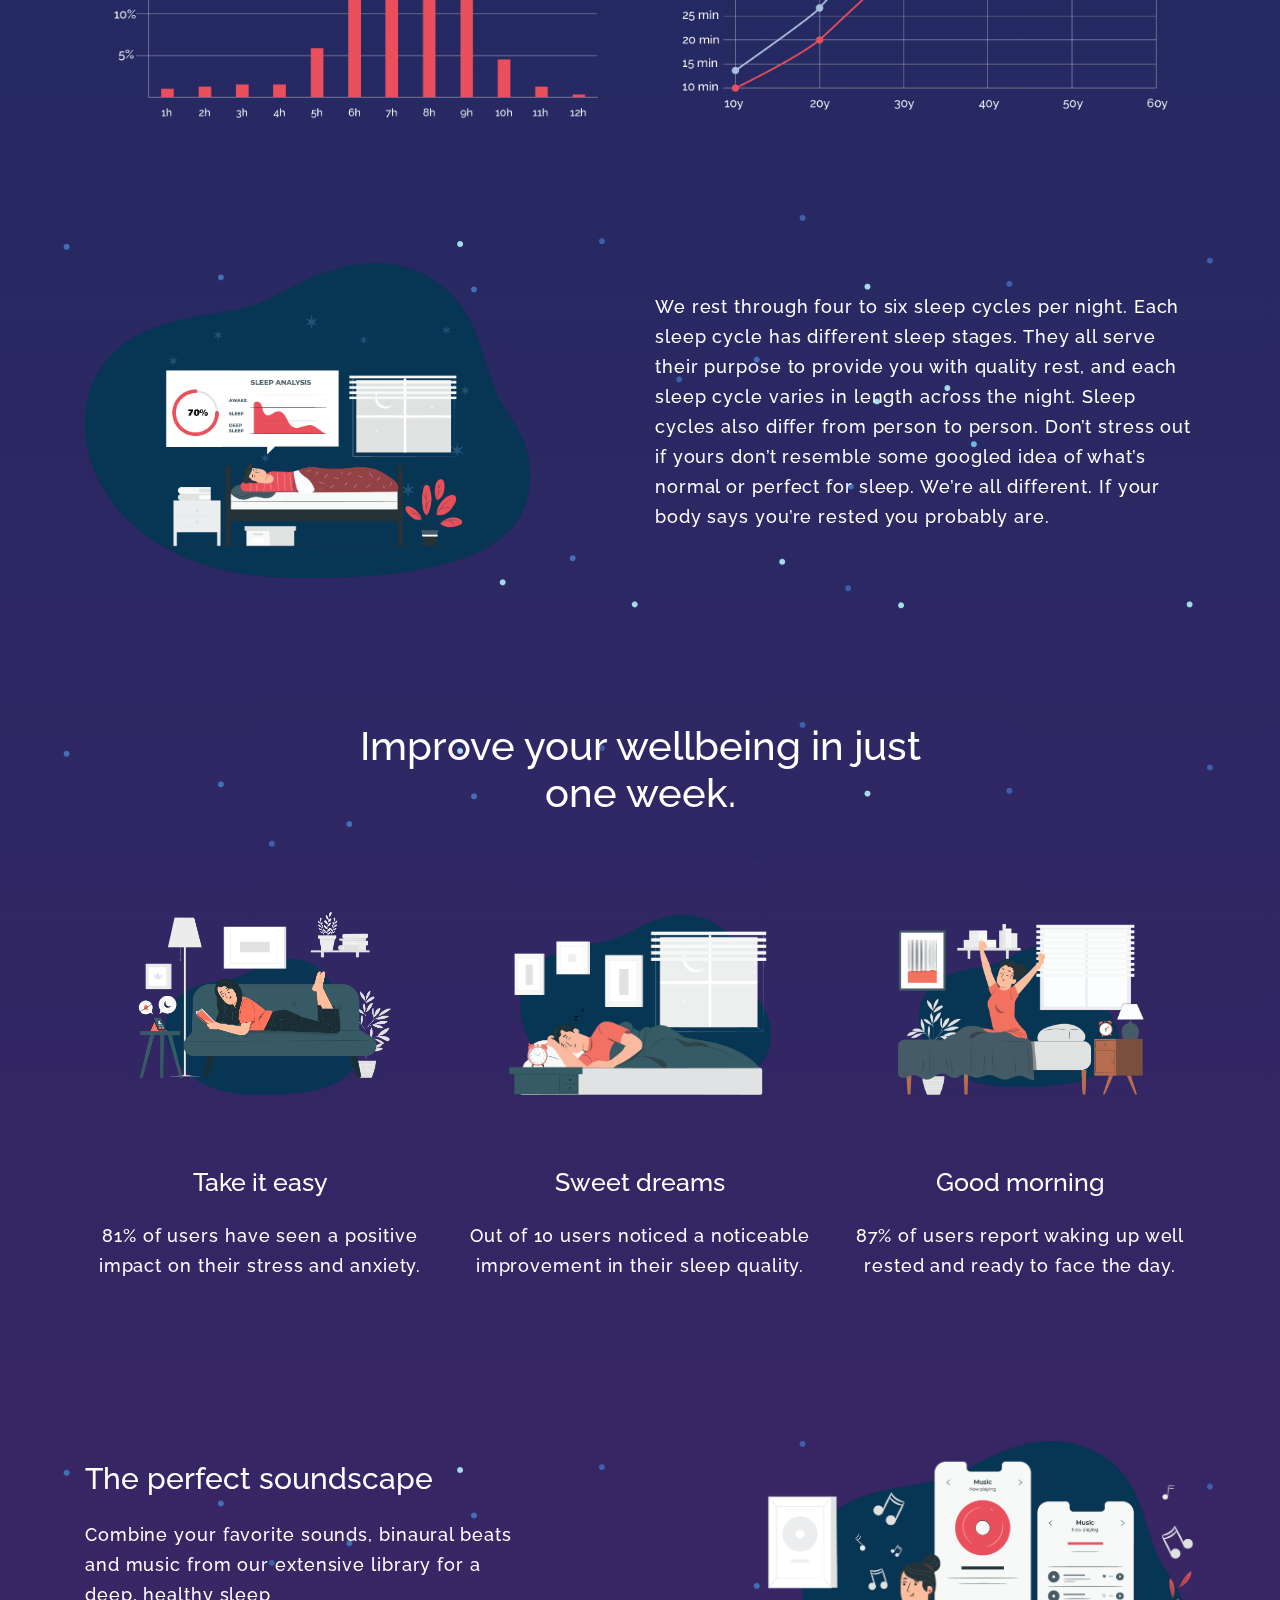
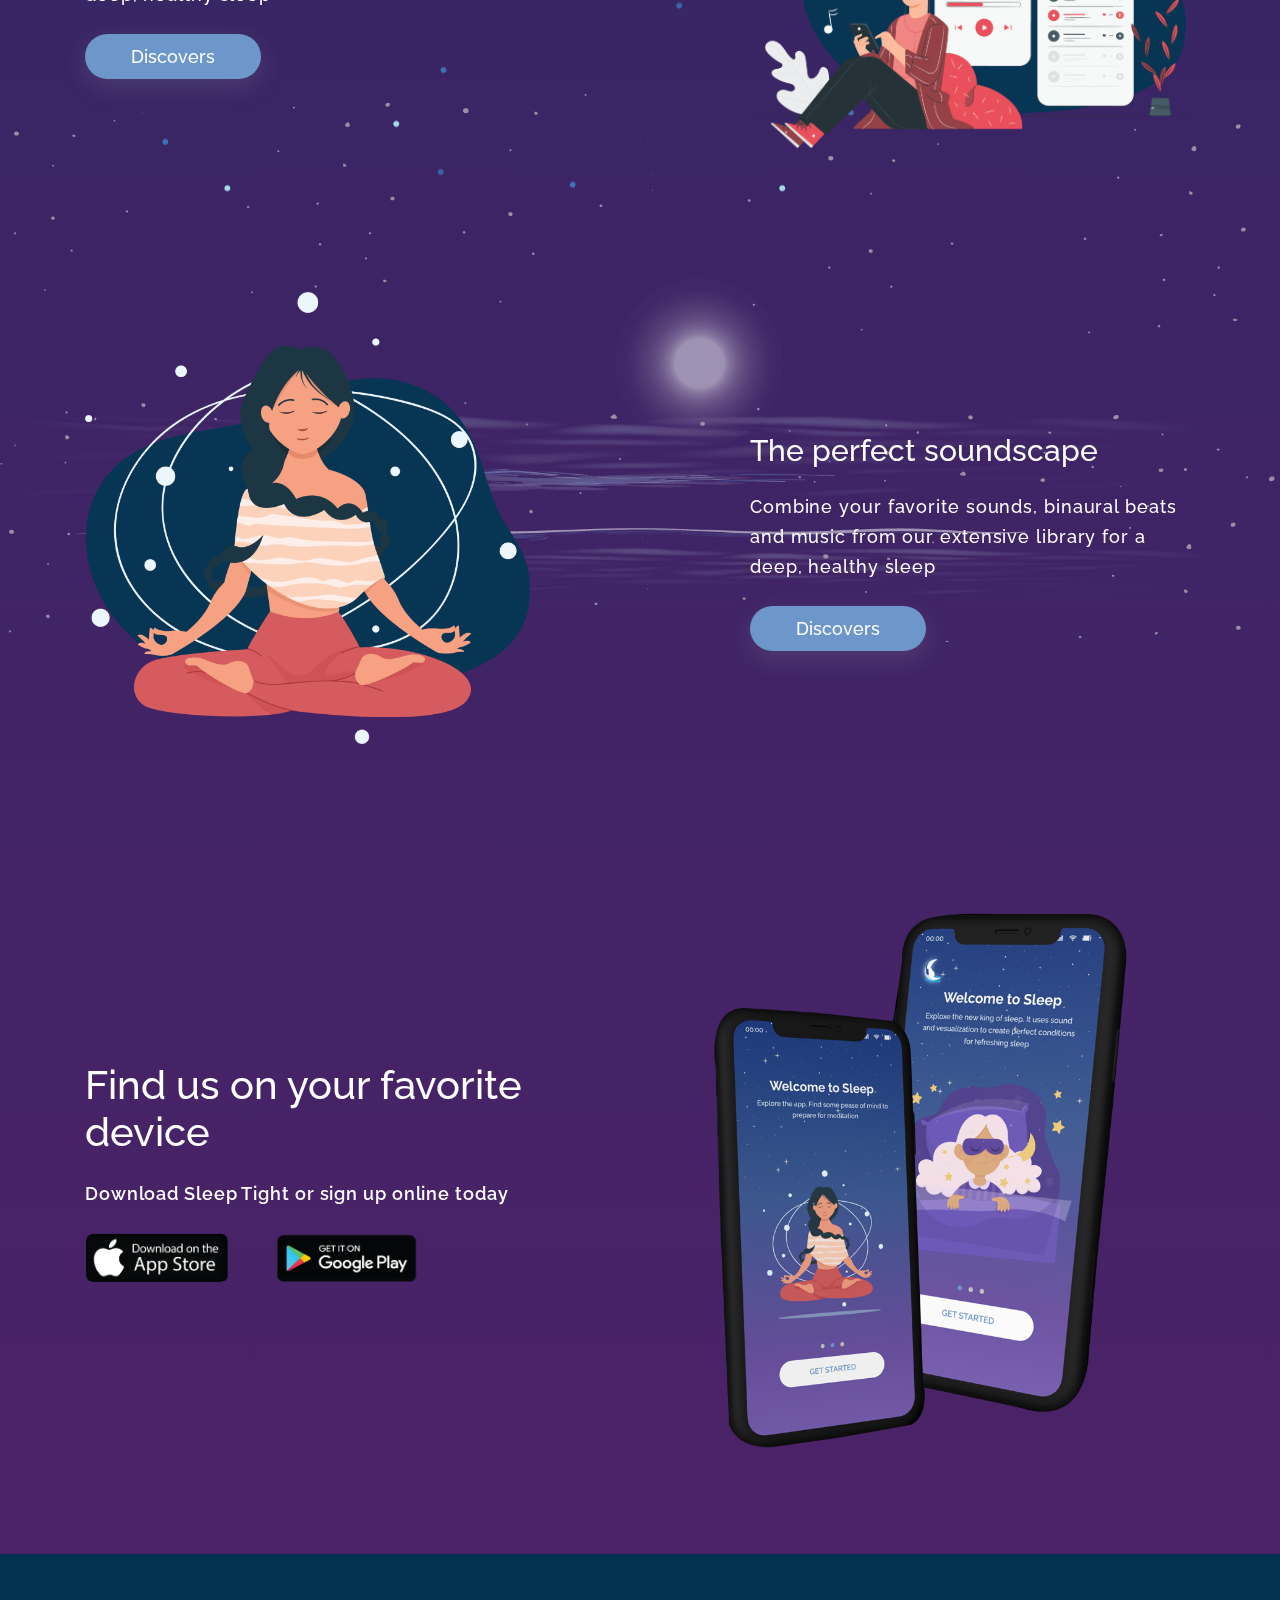
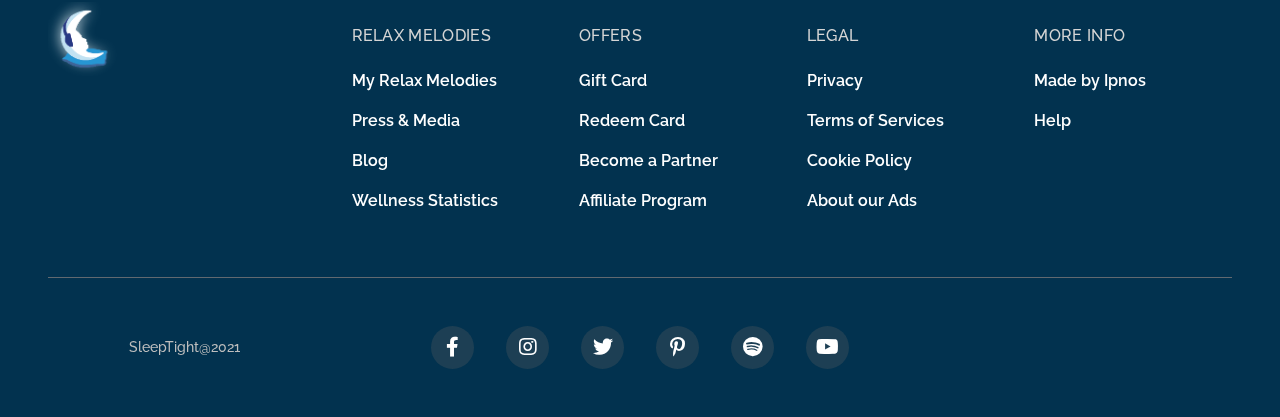
==== commit da4a0b0b: "Upp" ====
--- a/index.html
+++ b/index.html
@@ -58,8 +58,8 @@
                     </div>
                 </div>
             </div>
-            <div class="header-content container">
-                <div class="row align-items-end text-white justify-content-between">
+            <div class="header-content container-fluid px-3 px-md-5">
+                <div class="row align-items-center text-white justify-content-between">
                     <div class="col-sm-12 col-md-12 col-lg-5 mt-5 mt-xl-0 ">
                         <h1 class="font-700 font-80px">Sleep Tight</h1>
                         <h3 class="font-600 font-30px mt-4 mb-3">Happier with Relax</h3>
@@ -67,8 +67,8 @@
                             Melodies Help you feel well rested, <br class="d-none b-lg-block"> less stressed and more focused
                         </p>
                     </div>
-                    <div class="col-sm-12 col-md-12 col-lg-5 mt-5">
-                        <img src="./images/sleep.png" alt="" class="img-fluid">
+                    <div class="col-sm-12 col-md-12 col-lg-6 mx-auto mx-md-0  mt-5 pb-2">
+                        <img src="./images/sleep.png" class="img-fluid">
                     </div>
                 </div>
             </div>
@@ -76,7 +76,7 @@
         <!-- END HEADER -->
         <!-- ============================ -->
         <!-- START GET STARTED -->
-        <section class="started py-4 my-5">
+        <section class="started pt-5 my-5">
             <div class="container">
                 <div class="row justify-content-center">
                     <div class="col-lg-9">
@@ -93,7 +93,7 @@
         <!-- END GET STARTED -->
         <!-- ============================ -->
         <!-- START CHART -->
-        <section class="chart py-5 my-5">
+        <section class="chart py-5 mb-5">
             <div class="container">
                 <div class="row justify-content-between">
                     <div class="col-md-12 text-center col-lg-6">
--- a/css/style.css
+++ b/css/style.css
@@ -31,23 +31,6 @@
     font-size: 18px;
     line-height: 30px;
     letter-spacing: 0.05em;
-}
-
-.bg-gradient-page {
-    background: linear-gradient(180deg, rgba(17, 45, 96, 0.91) 0%, rgba(76, 34, 103, 0.73) 100%);
-    background-repeat: no-repeat;
-}
-
-.bg-gradient-started {
-    background: linear-gradient(180deg, rgba(25, 69, 105, 0.93) 0%, rgba(55, 31, 118, 0) 100%);
-}
-
-.bg-footer {
-    background-color: var(--bg-footer);
-}
-
-.bg-content {
-    background-color: var(--bg-content);
 }
 
 body {
@@ -171,6 +154,23 @@
 
 /* ---------------------- */
 
+.bg-gradient-page {
+    background: linear-gradient(180deg, #112D60, #4c2267);
+    background-repeat: no-repeat;
+}
+
+.bg-gradient-started {
+    background: linear-gradient(180deg, rgba(25, 69, 105, 0.93) 0%, rgba(55, 31, 118, 0) 100%);
+}
+
+.bg-footer {
+    background-color: var(--bg-footer);
+}
+
+.bg-content {
+    background-color: var(--bg-content);
+}
+
 .bg-start {
     background-image: url(../images/start-bg.png);
 }
@@ -185,6 +185,7 @@
     background-position: center;
     background-size: cover;
     position: relative;
+    height: 100vh;
 }
 
 header.home {
@@ -193,7 +194,6 @@
     background-position: center;
     background-size: cover;
     position: relative;
-    height: auto;
 }
 
 header.home::before {
@@ -211,10 +211,6 @@
     opacity: .3;
 }
 
-header.header-banner {
-    height: 140vh;
-}
-
 header .header-nav.fixed {
     position: fixed;
     top: 0;
@@ -237,7 +233,7 @@
 
 header .navbar .navbar-toggler {
     position: absolute;
-    top: -55px;
+    top: -60px;
     right: 0;
 }
 
@@ -259,16 +255,16 @@
 .sea::before {
     content: " ";
     position: absolute;
-    top: -130px;
+    top: -150px;
     left: 0;
     width: 100%;
     height: 100%;
     background: url(../images/seaa.png);
     background-repeat: no-repeat;
-    background-position: bottom;
+    background-position: center;
     background-size: cover;
     mix-blend-mode: screen;
-    opacity: .3;
+    opacity: .5;
 }
 
 
--- a/css/responsive.css
+++ b/css/responsive.css
@@ -35,14 +35,14 @@
     .login .login-form .login-other .btn i {
         margin-left: 90px;
     }
+    header.home {
+        height: auto;
+    }
 }
 
 @media (max-width:767px) {
     .blog-comment .item-cmt p {
         margin-left: 0;
-    }
-    header.header-banner {
-        height: 120vh;
     }
     .font-50px {
         font-size: 35px;
@@ -50,6 +50,13 @@
     .login .login-form .login-other .btn i {
         margin-left: 50px;
         font-size: 20px;
+    }
+    img.banner-sounds,
+    img.banner-relax {
+        width: 65%;
+    }
+    img.banner-better {
+        width: 80%;
     }
 }
 
@@ -77,9 +84,6 @@
     header .navbar .navbar-toggler {
         top: -50px;
     }
-    header.header-banner {
-        height: 100vh;
-    }
 }
 
 @media (max-width:420px) {
@@ -103,29 +107,4 @@
         margin-left: 20px;
         margin-right: 5px;
     }
-}
-
-
-/* @media (max-width:990px) {
-    header .navbar .navbar-toggler {
-        top: -90px;
-    }
-}
-
-@media (max-width:768px) {
-    header .navbar .navbar-toggler {
-        top: -70px;
-    }
-}
-
-@media (max-width:567px) {
-    header .navbar .navbar-toggler {
-        top: -40px;
-    }
-}
-
-@media (max-width:450px) {
-    header .navbar .navbar-toggler {
-        top: -30px;
-    }
-} */+}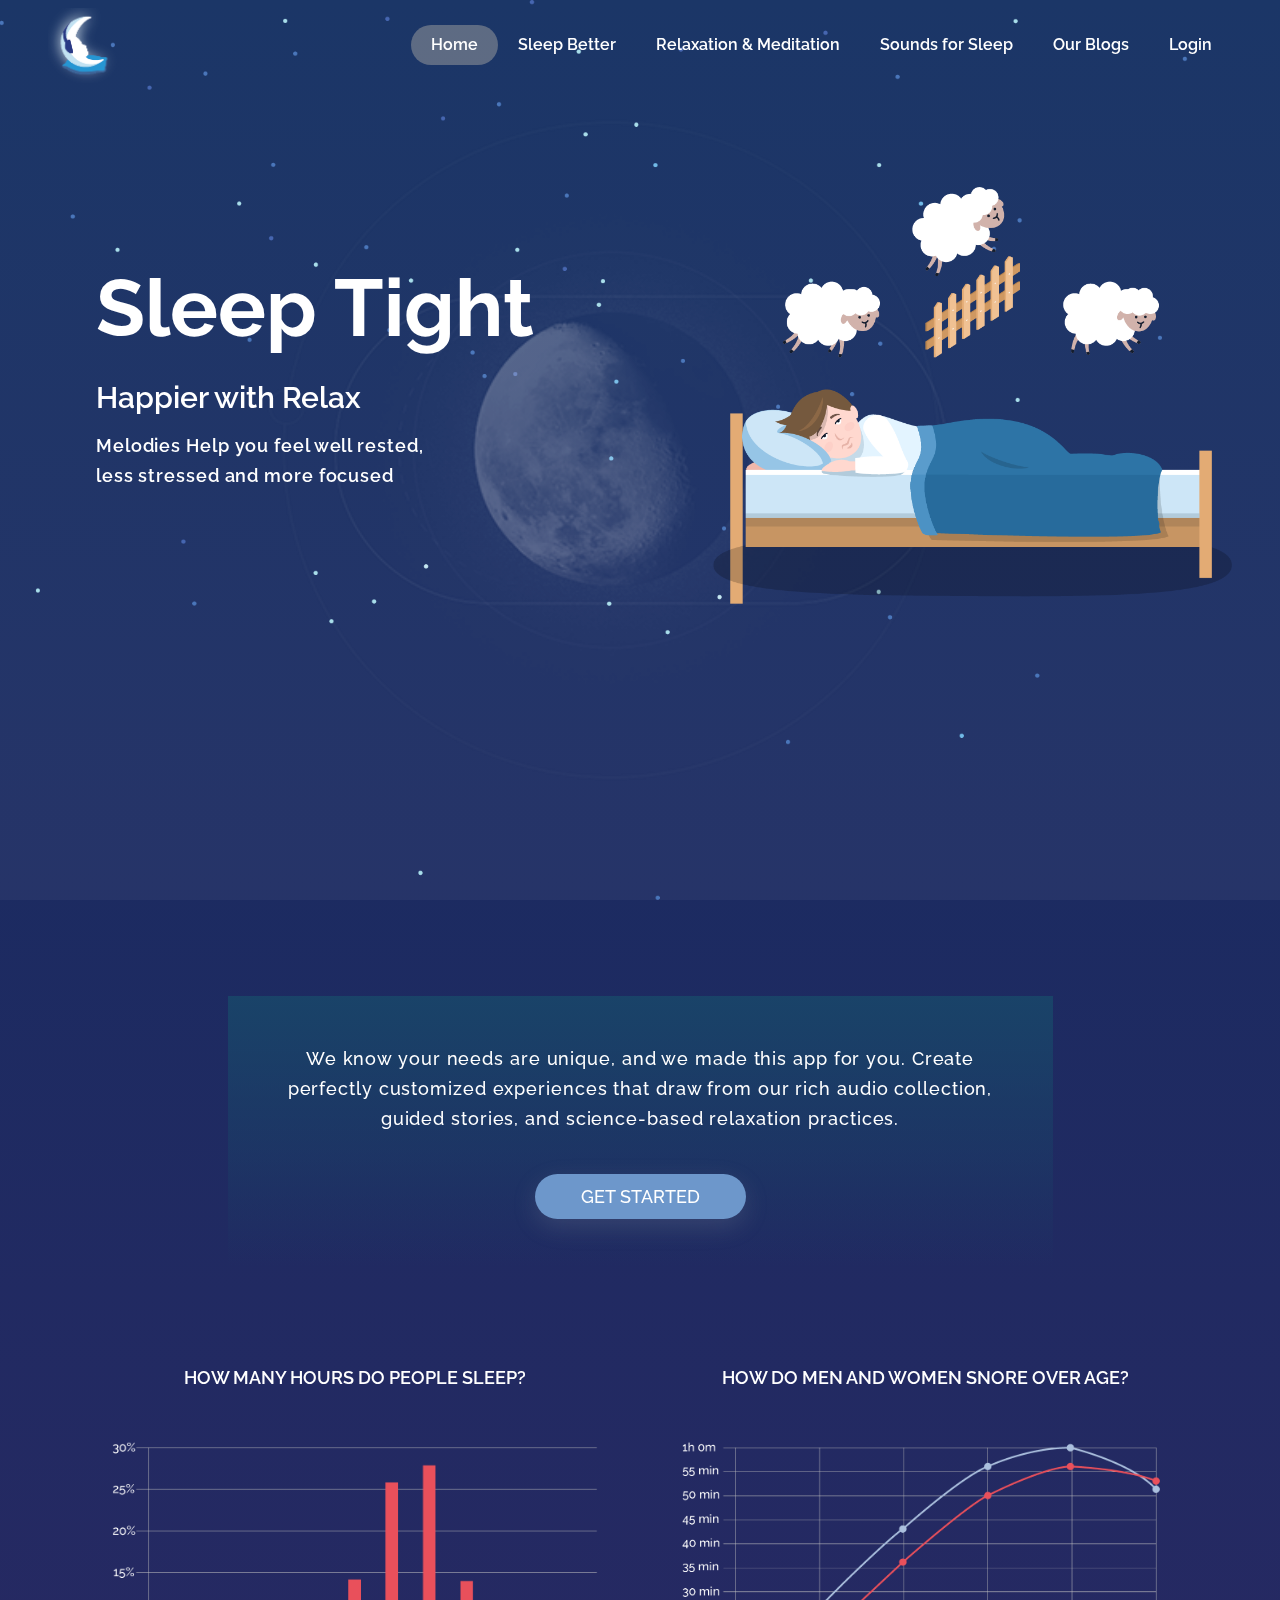
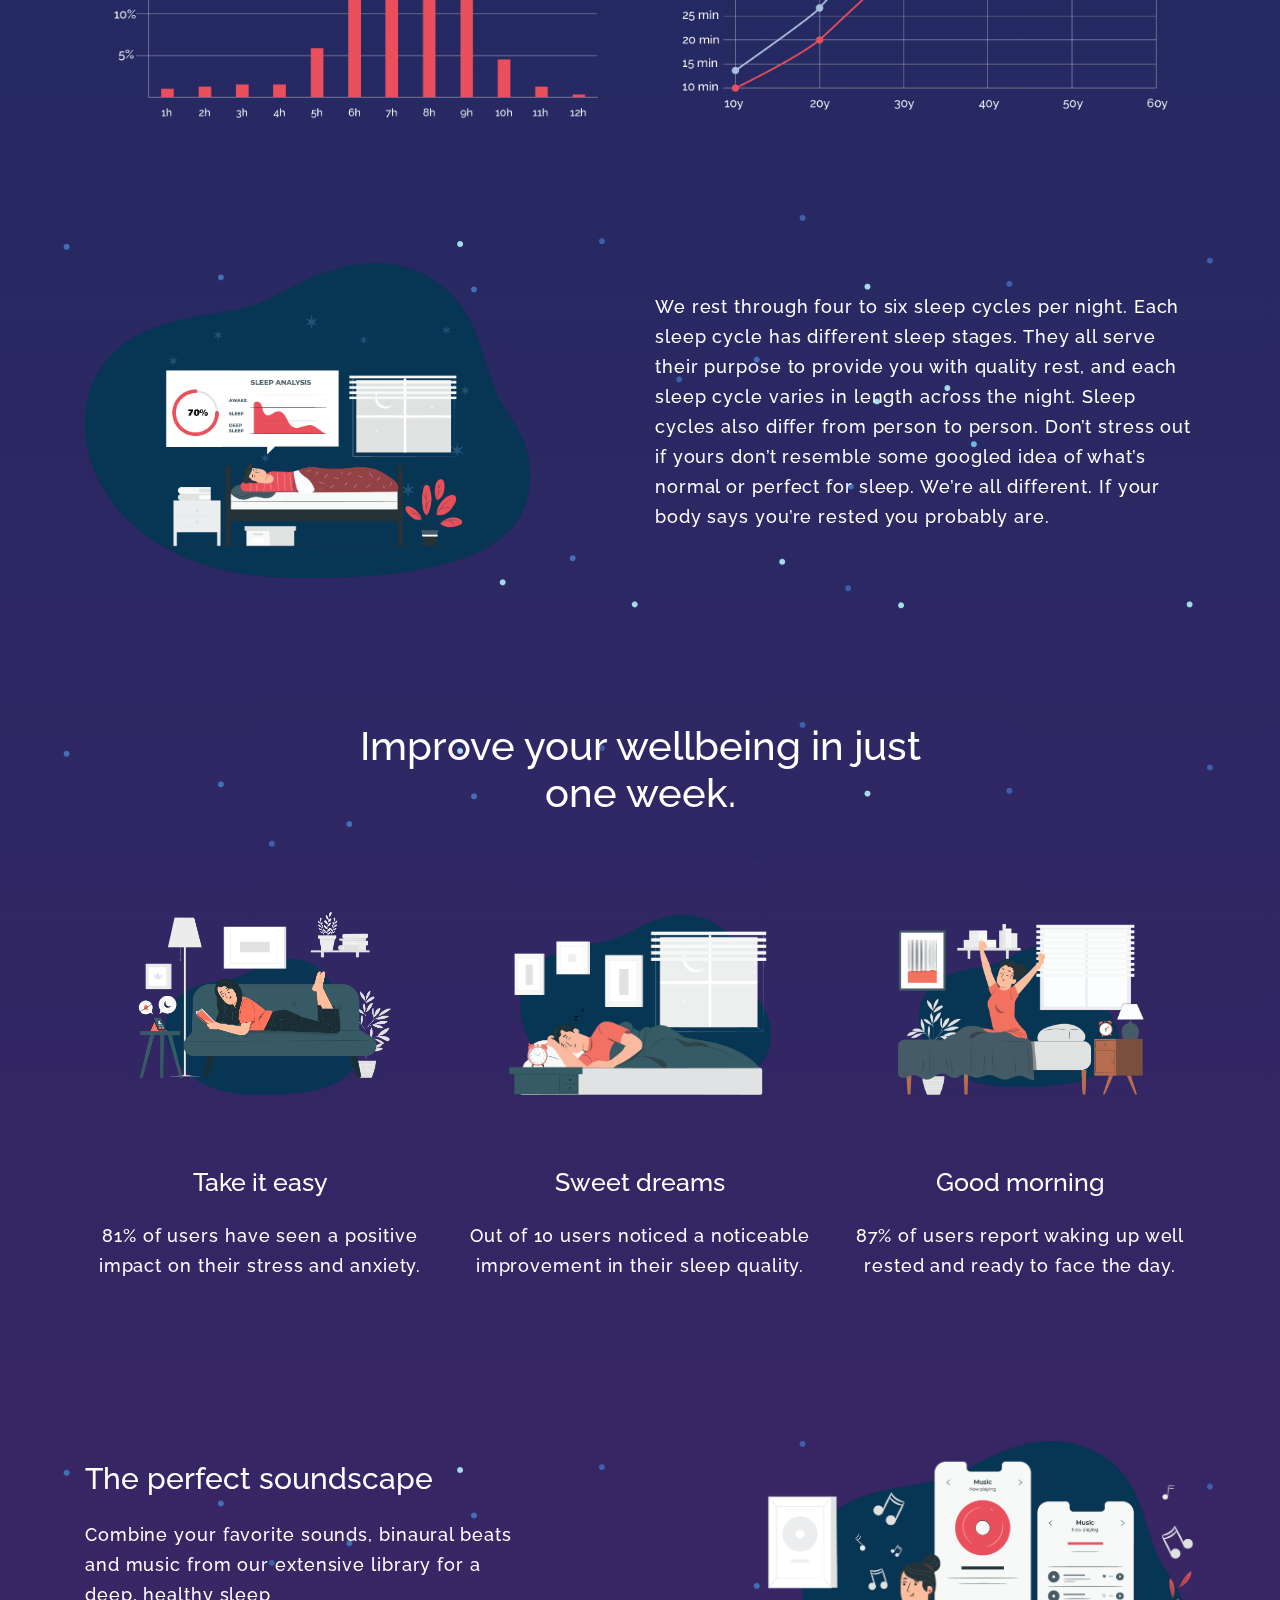
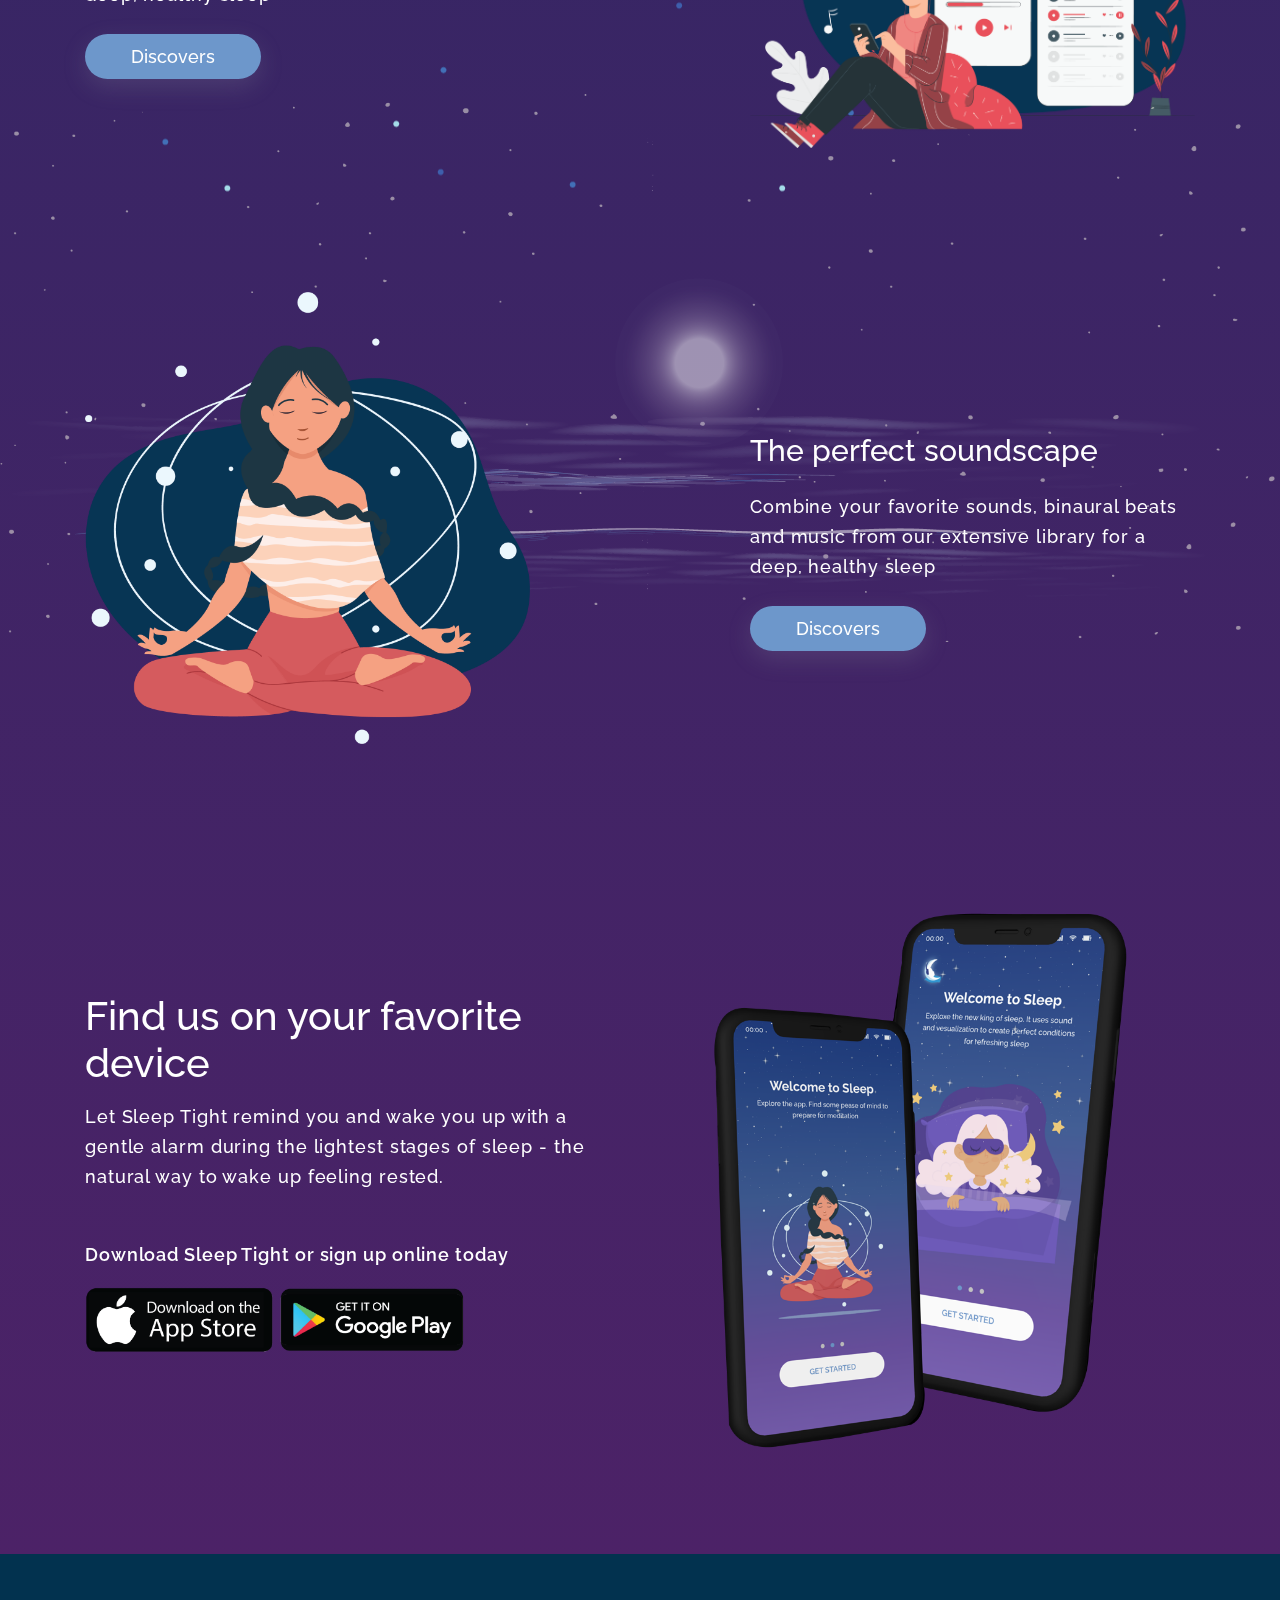
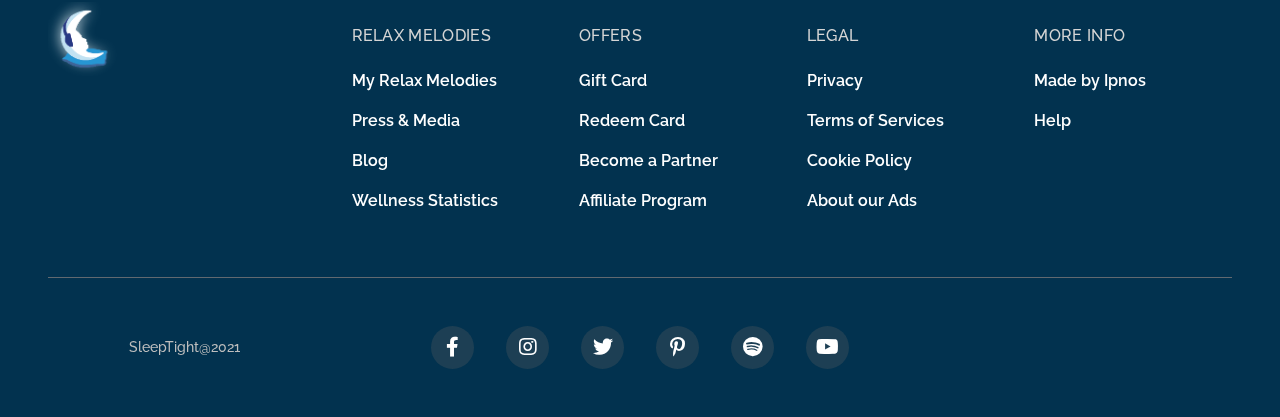
==== commit 7f1e53f0: "upp" ====
--- a/index.html
+++ b/index.html
@@ -59,16 +59,16 @@
                 </div>
             </div>
             <div class="header-content container-fluid px-3 px-md-5">
-                <div class="row align-items-center text-white justify-content-between">
-                    <div class="col-sm-12 col-md-12 col-lg-5 mt-5 mt-xl-0 ">
+                <div class="row align-items-center text-white justify-content-between mt-5">
+                    <div class="col-sm-12 col-md-12 col-lg-5 ml-0 ml-lg-5">
                         <h1 class="font-700 font-80px">Sleep Tight</h1>
                         <h3 class="font-600 font-30px mt-4 mb-3">Happier with Relax</h3>
                         <p class="mb-0">
-                            Melodies Help you feel well rested, <br class="d-none b-lg-block"> less stressed and more focused
-                        </p>
-                    </div>
-                    <div class="col-sm-12 col-md-12 col-lg-6 mx-auto mx-md-0  mt-5 pb-2">
-                        <img src="./images/sleep.png" class="img-fluid">
+                            Melodies Help you feel well rested, <br> less stressed and more focused
+                        </p>
+                    </div>
+                    <div class="col-sm-12 col-md-12 col-lg-6 mt-5 pb-2 text-center text-lg-right">
+                        <img src="./images/sleep.png" width="90%" class="img-fluid">
                     </div>
                 </div>
             </div>
@@ -208,17 +208,13 @@
         <section class="device py-5" id="device">
             <div class="container">
                 <div class="row align-items-center">
-                    <div class="col-md-12 col-lg-6 text-white">
+                    <div class="col-md-12 col-lg-6 text-white font-600">
                         <h1 class="font-40px">Find us on your favorite device</h1>
-                        <p class="my-4">Download Sleep Tight or sign up online today</p>
-                        <div class="row">
-                            <a href="#" class="col-6 col-sm-4">
-                                <img src="./images/appstore.png" width="90%" class="img-fluid">
-                            </a>
-                            <a href="#" class="col-6 col-sm-4">
-                                <img src="./images/ch.png" width="90%" class="img-fluid">
-                            </a>
-                        </div>
+                        <p class="font-500 mb-5 mt-3">Let Sleep Tight remind you and wake you up with a gentle alarm during the lightest stages of sleep - the natural way to wake up feeling rested.
+                        </p>
+                        <p>Download Sleep Tight or sign up online today</p>
+                        <img src="./images/appstore.png" width="35%" class="img-fluid">
+                        <img src="./images/ch.png" width="35%" class="img-fluid">
                     </div>
                     <div class="col-md-12 col-lg-6 py-5">
                         <img src="./images/app-home.png" class="img-fluid">
